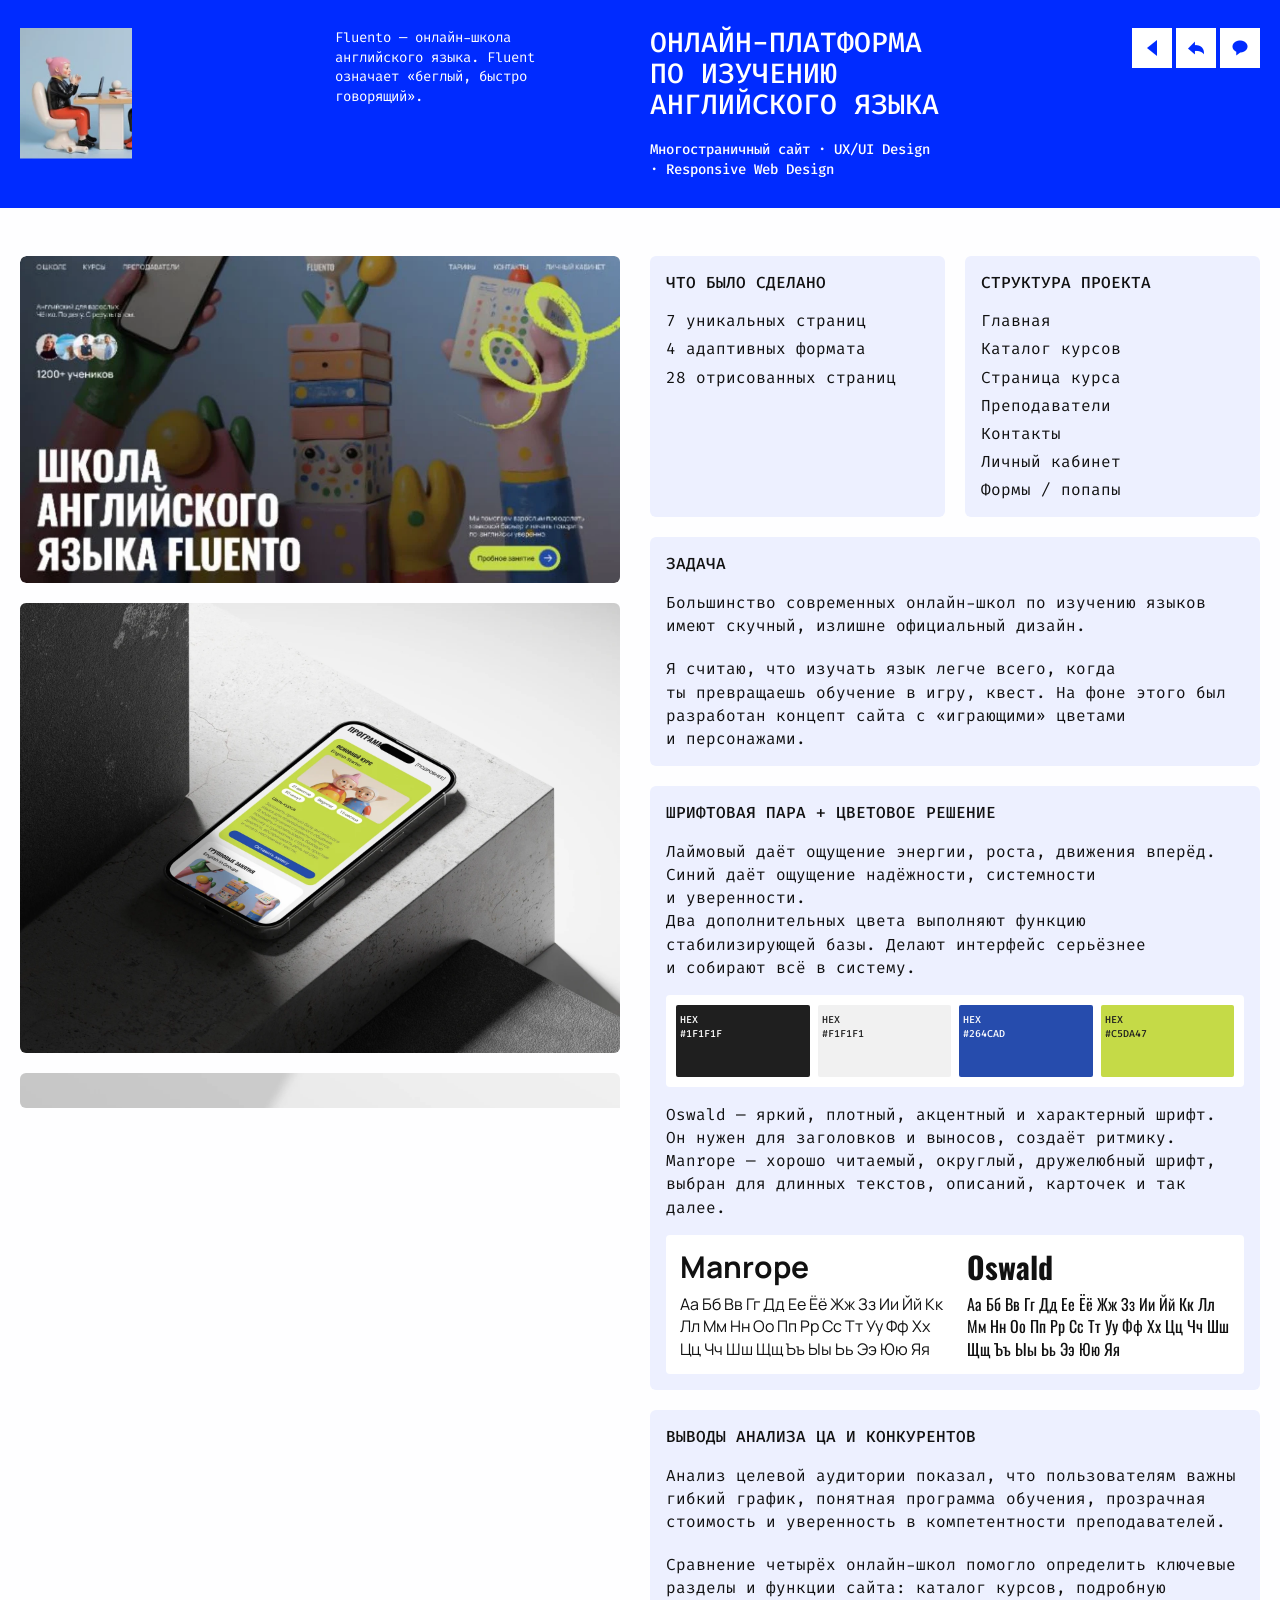
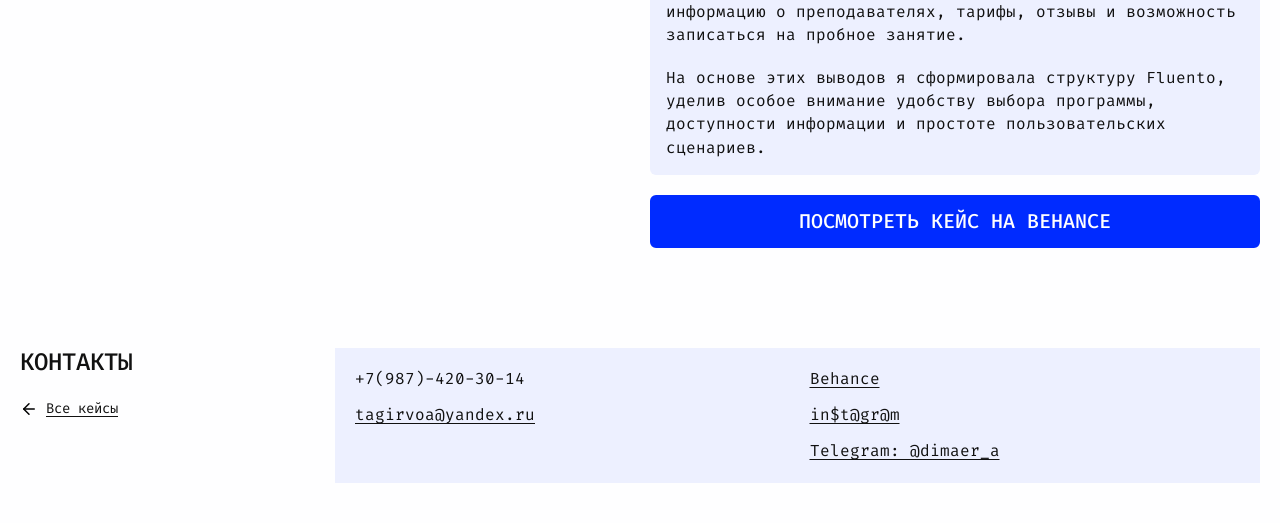
==== cases/fluento.html @ 695bbba6 "Use supplied share SVG icons and remove close-button outline" ====
<!doctype html>
<html lang="ru">
  <head>
    <meta charset="UTF-8" />
    <meta name="viewport" content="width=device-width, initial-scale=1.0" />
    <meta name="description" content="Fluento: концепт онлайн-школы английского языка. 7 уникальных страниц, 4 адаптивных формата. Кейс UX/UI-дизайнера Алсу Тагировой." />
    <title>Fluento | Алсу Тагирова</title>
    <link rel="canonical" href="https://www.dimaer.ru/cases/fluento.html" />
    <link rel="icon" type="image/svg+xml" sizes="any" href="../favicon.svg?v=2" />
    <link rel="icon" type="image/png" sizes="32x32" href="../favicon-32.png?v=2" />
    <link rel="shortcut icon" href="../favicon.ico?v=2" />
    <link rel="apple-touch-icon" sizes="180x180" href="../apple-touch-icon.png?v=2" />
    <meta name="theme-color" content="#002bff" />
    <meta property="og:title" content="Fluento | Алсу Тагирова" />
    <meta property="og:description" content="Онлайн-платформа по изучению английского языка. UX/UI и адаптивный веб-дизайн." />
    <meta property="og:image" content="https://cdn.jsdelivr.net/gh/tagir20040302-dotcom/dimaer@main/assets/fluento/walkthrough-poster.webp" />
    <meta property="og:type" content="article" />
    <link rel="preconnect" href="https://fonts.googleapis.com" />
    <link rel="preconnect" href="https://fonts.gstatic.com" crossorigin />
    <link href="https://fonts.googleapis.com/css2?family=Fira+Code:wght@300;400;500&family=Manrope:wght@400;600&family=Oswald:wght@600&display=swap" rel="stylesheet" />
    <link rel="stylesheet" href="../styles.css" />
    <link rel="stylesheet" href="../case.css?v=5" />
    <script src="../case.js?v=5" defer></script>
  </head>
  <body class="project-page">
    <header class="case-header">
      <img class="case-cover" src="../assets/fluento/cover.webp" alt="Персонаж Fluento за учебным столом" width="147" height="172" />
      <p class="case-intro">Fluento — онлайн-школа английского языка. Fluent означает «беглый, быстро говорящий».</p>
      <div class="case-heading">
        <h1>Онлайн-платформа <br />по&nbsp;изучению <br />английского языка</h1>
        <p>Многостраничный сайт · UX/UI Design<br />· Responsive Web Design</p>
      </div>
      <nav class="case-navigation" aria-label="Навигация по кейсу">
        <a class="case-icon" href="../index.html" aria-label="Вернуться на главную страницу" title="Вернуться на главную страницу">
          <img class="case-nav-symbol" src="../assets/icons/home-project.png" alt="" width="40" height="40" />
        </a>
        <button class="case-icon" type="button" data-open-share aria-label="Поделиться проектом" title="Поделиться проектом" aria-haspopup="dialog" aria-controls="case-share">
          <img class="case-nav-symbol" src="../assets/icons/share-project.png" alt="" width="40" height="40" />
        </button>
        <a class="case-icon" href="https://t.me/dimaer_a" target="_blank" rel="noopener noreferrer" aria-label="Связаться в Telegram" title="Связаться в Telegram">
          <img class="case-nav-symbol" src="../assets/icons/message-project.png" alt="" width="40" height="40" />
        </a>
      </nav>
    </header>

    <main class="case-main">
      <div class="case-layout">
        <section class="case-gallery" tabindex="0" aria-label="Изображения проекта Fluento">
          <div class="case-gallery-content">
            <!-- Set data-video-src to the final walkthrough URL when the recording is ready. -->
            <div class="case-film" data-case-video data-video-src="">
              <button class="case-image-button" type="button" data-image-title="Fluento — главная страница" aria-label="Открыть главную страницу Fluento крупнее">
                <img src="../assets/fluento/walkthrough-poster.webp" alt="Первый экран главной страницы Fluento" width="930" height="508" fetchpriority="high" />
              </button>
            </div>
            <button class="case-image-button" type="button" data-image-title="Fluento — мобильная версия" aria-label="Открыть мобильный макет Fluento крупнее">
              <img src="../assets/fluento/mockup-1.webp" alt="Программа курса Fluento на экране телефона" width="1800" height="1350" loading="lazy" />
            </button>
            <button class="case-image-button" type="button" data-image-title="Fluento — каталог курсов" aria-label="Открыть макет каталога курсов крупнее">
              <img src="../assets/fluento/mockup-3.webp" alt="Каталог курсов Fluento на планшете" width="1800" height="1200" loading="lazy" />
            </button>
            <button class="case-image-button" type="button" data-image-title="Fluento — вопросы и ответы" aria-label="Открыть макет вопросов и ответов крупнее">
              <img src="../assets/fluento/mockup-4.webp" alt="Раздел вопросов и ответов Fluento на телефоне" width="1800" height="1200" loading="lazy" />
            </button>
            <button class="case-image-button" type="button" data-image-title="Fluento — форматы занятий" aria-label="Открыть макет форматов занятий крупнее">
              <img src="../assets/fluento/mockup-2.webp" alt="Форматы занятий Fluento на ноутбуке" width="1800" height="1200" loading="lazy" />
            </button>

            <div class="case-screens">
              <figure>
                <button class="case-image-button" type="button" data-image-title="Преподаватели" aria-label="Открыть страницу преподавателей крупнее">
                  <img src="../assets/fluento/teachers.webp" alt="Полный макет страницы преподавателей Fluento" width="1200" height="1923" loading="lazy" />
                </button>
                <figcaption>Преподаватели</figcaption>
              </figure>
              <figure>
                <button class="case-image-button" type="button" data-image-title="Страница курса" aria-label="Открыть страницу курса крупнее">
                  <img src="../assets/fluento/course.webp" alt="Полный макет страницы курса English Starter" width="1200" height="4653" loading="lazy" />
                </button>
                <figcaption>Страница курса</figcaption>
              </figure>
              <figure>
                <button class="case-image-button" type="button" data-image-title="Контакты" aria-label="Открыть страницу контактов крупнее">
                  <img src="../assets/fluento/contacts.webp" alt="Полный макет страницы контактов Fluento" width="1200" height="1426" loading="lazy" />
                </button>
                <figcaption>Контакты</figcaption>
              </figure>
              <figure>
                <button class="case-image-button" type="button" data-image-title="Каталог курсов" aria-label="Открыть каталог курсов крупнее">
                  <img src="../assets/fluento/courses.webp" alt="Полный макет каталога курсов Fluento" width="1200" height="1669" loading="lazy" />
                </button>
                <figcaption>Каталог курсов</figcaption>
              </figure>
              <figure>
                <button class="case-image-button" type="button" data-image-title="Карточка преподавателя" aria-label="Открыть карточку преподавателя крупнее">
                  <img src="../assets/fluento/teacher.webp" alt="Карточка преподавателя Александры Якуповой" width="1200" height="833" loading="lazy" />
                </button>
                <figcaption>Карточка преподавателя</figcaption>
              </figure>
              <figure>
                <button class="case-image-button" type="button" data-image-title="Личный кабинет" aria-label="Открыть личный кабинет крупнее">
                  <img src="../assets/fluento/account.webp" alt="Макет личного кабинета ученика Fluento" width="1200" height="679" loading="lazy" />
                </button>
                <figcaption>Личный кабинет</figcaption>
              </figure>
            </div>
          </div>
        </section>

        <div class="case-details">
          <div class="case-facts">
            <section class="case-panel" aria-labelledby="case-result">
              <h2 id="case-result">Что было сделано</h2>
              <ul><li>7 уникальных страниц</li><li>4 адаптивных формата</li><li>28 отрисованных страниц</li></ul>
            </section>
            <section class="case-panel" aria-labelledby="case-structure">
              <h2 id="case-structure">Структура проекта</h2>
              <ul><li>Главная</li><li>Каталог курсов</li><li>Страница курса</li><li>Преподаватели</li><li>Контакты</li><li>Личный кабинет</li><li>Формы / попапы</li></ul>
            </section>
          </div>
          <section class="case-panel" aria-labelledby="case-task">
            <h2 id="case-task">Задача</h2>
            <p>Большинство современных онлайн-школ по&nbsp;изучению языков имеют скучный, излишне официальный дизайн.</p>
            <p>Я&nbsp;считаю, что изучать язык легче всего, когда ты&nbsp;превращаешь обучение в&nbsp;игру, квест. На&nbsp;фоне этого был разработан концепт сайта с&nbsp;«играющими» цветами и&nbsp;персонажами.</p>
          </section>
          <section class="case-panel" aria-labelledby="case-identity">
            <h2 id="case-identity">Шрифтовая пара + цветовое решение</h2>
            <p>Лаймовый даёт ощущение энергии, роста, движения вперёд. Синий даёт ощущение надёжности, системности и&nbsp;уверенности.<br />Два дополнительных цвета выполняют функцию стабилизирующей базы. Делают интерфейс серьёзнее и&nbsp;собирают всё в&nbsp;систему.</p>
            <ul class="case-palette" aria-label="Цветовая палитра проекта">
              <li style="--swatch: #1f1f1f; --swatch-ink: #ffffff"><span>HEX</span>#1F1F1F</li>
              <li style="--swatch: #f1f1f1; --swatch-ink: #1f1f1f"><span>HEX</span>#F1F1F1</li>
              <li style="--swatch: #264cad; --swatch-ink: #ffffff"><span>HEX</span>#264CAD</li>
              <li style="--swatch: #c5da47; --swatch-ink: #1f1f1f"><span>HEX</span>#C5DA47</li>
            </ul>
            <p>Oswald — яркий, плотный, акцентный и&nbsp;характерный шрифт. Он&nbsp;нужен для&nbsp;заголовков и&nbsp;выносов, создаёт ритмику.<br />Manrope — хорошо читаемый, округлый, дружелюбный шрифт, выбран для&nbsp;длинных текстов, описаний, карточек и&nbsp;так далее.</p>
            <div class="case-type-pair">
              <div class="type-manrope"><h3>Manrope</h3><p>Аа Бб Вв Гг Дд Ее Ёё Жж Зз Ии Йй Кк Лл Мм Нн Оо Пп Рр Сс Тт Уу Фф Хх Цц Чч Шш Щщ Ъъ Ыы Ьь Ээ Юю Яя</p></div>
              <div class="type-oswald"><h3>Oswald</h3><p>Аа Бб Вв Гг Дд Ее Ёё Жж Зз Ии Йй Кк Лл Мм Нн Оо Пп Рр Сс Тт Уу Фф Хх Цц Чч Шш Щщ Ъъ Ыы Ьь Ээ Юю Яя</p></div>
            </div>
          </section>
          <section class="case-panel" aria-labelledby="case-research">
            <h2 id="case-research">Выводы анализа ЦА и&nbsp;конкурентов</h2>
            <p>Анализ целевой аудитории показал, что пользователям важны гибкий график, понятная программа обучения, прозрачная стоимость и&nbsp;уверенность в&nbsp;компетентности преподавателей.</p>
            <p>Сравнение четырёх онлайн-школ помогло определить ключевые разделы и&nbsp;функции сайта: каталог курсов, подробную информацию о&nbsp;преподавателях, тарифы, отзывы и&nbsp;возможность записаться на&nbsp;пробное занятие.</p>
            <p>На&nbsp;основе этих выводов я&nbsp;сформировала структуру Fluento, уделив особое внимание удобству выбора программы, доступности информации и&nbsp;простоте пользовательских сценариев.</p>
          </section>
          <a class="case-behance" href="https://www.behance.net/gallery/244957081/Fluento-onlajn-platforma-dlja-izuchenija-anglijskogo-jazyka" target="_blank" rel="noopener noreferrer">Посмотреть кейс на&nbsp;Behance</a>
        </div>
      </div>

      <footer class="case-footer" aria-labelledby="case-contacts-title">
        <div class="case-footer-heading">
          <h2 id="case-contacts-title">Контакты</h2>
          <a class="case-back-link" href="../index.html#cases" aria-label="Вернуться к кейсам"><img src="../assets/icons/arrow-left.svg" alt="" width="18" height="18" />Все кейсы</a>
        </div>
        <address class="case-contact-panel">
          <div>
            <button class="case-copy-phone" type="button" data-copy-phone="+79874203014" aria-label="Скопировать номер телефона">+7(987)-420-30-14</button>
            <span class="case-copy-status" data-copy-status role="status"></span>
            <a href="mailto:tagirvoa@yandex.ru">tagirvoa@yandex.ru</a>
          </div>
          <div>
            <a href="https://www.behance.net/c65c2e5c" target="_blank" rel="noopener noreferrer">Behance</a>
            <a href="https://www.instagram.com/dimaer_/" target="_blank" rel="noopener noreferrer">in$t@gr@m</a>
            <a href="https://t.me/dimaer_a" target="_blank" rel="noopener noreferrer">Telegram: @dimaer_a</a>
          </div>
        </address>
      </footer>
    </main>

    <dialog class="case-share" id="case-share" aria-labelledby="case-share-title" aria-describedby="case-share-description">
      <div class="case-share-topbar">
        <button class="case-share-close" type="button" data-close-share aria-label="Закрыть окно «Поделиться»" title="Закрыть окно"><span aria-hidden="true"></span></button>
      </div>
      <a class="case-share-url" data-share-url href="https://www.dimaer.ru/cases/fluento.html">https://www.dimaer.ru/cases/fluento.html</a>
      <img class="case-share-preview" src="../assets/fluento/walkthrough-poster.webp" alt="Превью проекта Fluento" width="930" height="508" loading="lazy" />
      <p class="case-share-meta"><span>Fluento</span><span>Веб-дизайн · UI/UX</span></p>
      <h2 id="case-share-title">Хотите поделиться<br />моим проектом?</h2>
      <p class="case-share-description" id="case-share-description">Отправьте его друзьям или поделитесь с&nbsp;теми, кому он&nbsp;может быть интересен.</p>
      <div class="case-share-channels">
        <h3>Поделиться через</h3>
        <div class="case-share-options">
          <a data-share-telegram href="https://t.me/share/url?url=https%3A%2F%2Fwww.dimaer.ru%2Fcases%2Ffluento.html" target="_blank" rel="noopener noreferrer" aria-label="Поделиться проектом в Telegram"><img src="../assets/icons/telegram.svg" alt="" width="40" height="40" />Telegram</a>
          <button data-share-instagram type="button" aria-label="Поделиться проектом в Instagram"><img src="../assets/icons/instagram.svg" alt="" width="40" height="40" />Instagram</button>
          <a data-share-whatsapp href="https://wa.me/?text=https%3A%2F%2Fwww.dimaer.ru%2Fcases%2Ffluento.html" target="_blank" rel="noopener noreferrer" aria-label="Поделиться проектом в WhatsApp"><img src="../assets/icons/whatsapp.svg" alt="" width="40" height="40" />WhatsApp</a>
          <a data-share-mail href="mailto:?subject=Fluento&amp;body=https%3A%2F%2Fwww.dimaer.ru%2Fcases%2Ffluento.html" aria-label="Поделиться проектом по почте"><img src="../assets/icons/mail.svg" alt="" width="40" height="40" />Почта</a>
        </div>
      </div>
      <button class="case-share-copy" type="button" data-copy-share><span aria-hidden="true"></span><span data-copy-share-label>Копировать ссылку</span></button>
      <p class="case-share-status" data-share-status role="status"></p>
    </dialog>

    <dialog class="case-lightbox" aria-labelledby="case-image-title">
      <div class="case-lightbox-bar">
        <h2 id="case-image-title"></h2>
        <button class="case-icon" type="button" data-close-lightbox aria-label="Закрыть изображение" title="Закрыть изображение">
          <img src="../assets/icons/x.svg" alt="" width="20" height="20" />
        </button>
      </div>
      <img class="case-lightbox-image" alt="" />
    </dialog>
  </body>
</html>
---- styles.css ----
:root {
  --bg: #fefeff;
  --panel: #edf0ff;
  --ink: #111111;
  --muted: #3f3f3f;
  --blue: #002bff;
  --page-width: calc(100vw - 80px);
  --grid-columns: repeat(4, minmax(0, 1fr));
  --ease-out-quart: cubic-bezier(0.25, 1, 0.5, 1);
  --ease-out-quint: cubic-bezier(0.22, 1, 0.36, 1);
}

* {
  box-sizing: border-box;
}

html {
  scroll-behavior: smooth;
}

body {
  margin: 0;
  overflow-x: hidden;
  background: var(--bg);
  color: var(--ink);
  font-family: "Fira Code", "Courier New", monospace;
  font-size: 16px;
  font-weight: 400;
  line-height: 1.2;
}

img {
  display: block;
  max-width: 100%;
}

a {
  color: inherit;
}

p,
h1,
h2,
h3 {
  margin: 0;
}

.page-shell {
  width: var(--page-width);
  margin: 0 auto;
  display: flex;
  flex-direction: column;
  gap: 100px;
}

.hero {
  width: 100vw;
  margin-left: calc(50% - 50vw);
  margin-right: calc(50% - 50vw);
  display: grid;
  grid-template-columns: var(--grid-columns);
  gap: 20px;
  align-items: start;
  min-height: 232px;
  background: var(--blue);
  color: white;
  padding: 46px 40px;
}

.portrait {
  width: 128px;
  height: 128px;
  overflow: hidden;
}

.portrait img {
  width: 128px;
  height: 128px;
  max-width: none;
  object-fit: cover;
  transform: rotate(90deg) translateY(-100%);
  transform-origin: top left;
}

.hero-content {
  display: contents;
}

.hero-main {
  grid-column: 2 / 4;
  width: 100%;
  min-width: 0;
  min-height: 128px;
  display: flex;
  flex-direction: column;
  justify-content: space-between;
}

.hero-actions {
  display: flex;
  flex-wrap: nowrap;
  gap: 20px;
}

.name {
  color: white;
  font-size: 20px;
}

h1 {
  font-size: 36px;
  font-weight: 500;
  line-height: 1.2;
  text-transform: uppercase;
}

.button {
  width: fit-content;
  border: 1px solid white;
  padding: 10px 20px;
  color: white;
  font-family: inherit;
  font-size: 20px;
  font-weight: 500;
  line-height: 1.2;
  white-space: nowrap;
  text-decoration: none;
  transition: background-color 180ms ease, color 180ms ease,
    transform 180ms var(--ease-out-quart);
}

.button:hover,
.button:focus-visible {
  background: white;
  color: var(--blue);
  transform: translateY(-2px);
}

.button:active {
  transform: translateY(0);
}

.intro {
  grid-column: 4;
  width: 100%;
  min-width: 0;
  color: white;
  font-size: 16px;
  overflow-wrap: break-word;
}

.about {
  display: grid;
  grid-template-columns: var(--grid-columns);
  gap: 20px;
  align-items: start;
}

.bio-list,
.meta,
.meta article,
.panel-stack,
.small-panel {
  display: flex;
  flex-direction: column;
}

.bio-list {
  grid-column: 1 / 4;
  gap: 20px;
}

.info-row {
  display: grid;
  grid-template-columns: repeat(3, minmax(0, 1fr));
  gap: 20px;
  align-items: start;
}

.info-row h2 {
  grid-column: 1;
}

.info-row .panel {
  grid-column: 2 / 4;
}

.info-row h2,
.meta h2 {
  color: var(--muted);
  font-size: 16px;
  font-weight: 400;
  line-height: 1.2;
  opacity: 0.6;
}

.panel {
  background: var(--panel);
  color: var(--muted);
  padding: 20px;
  font-size: 20px;
  min-width: 0;
  overflow-wrap: break-word;
}

.panel-stack {
  gap: 30px;
}

.job {
  display: flex;
  flex-direction: column;
  gap: 20px;
}

.job h3 {
  color: var(--muted);
  font-size: 20px;
  font-weight: 400;
}

.job p {
  color: var(--muted);
  font-size: 16px;
  opacity: 0.6;
}

.meta {
  grid-column: 4;
  gap: 30px;
  color: var(--muted);
  min-width: 0;
}

.meta article {
  gap: 20px;
}

.small-panel {
  gap: 10px;
  font-size: 16px;
}

.light-list {
  margin: 5px 0 0;
  padding: 0;
  list-style: none;
  font-weight: 300;
}

.case-section {
  display: grid;
  grid-template-columns: var(--grid-columns);
  gap: 20px;
  align-items: start;
}

.section-title,
.contacts h2 {
  width: 100%;
  color: var(--ink);
  font-size: 32px;
  font-weight: 500;
  line-height: 1.2;
  text-transform: uppercase;
}

.section-title {
  display: flex;
  flex-direction: column;
}

.section-title span:last-child {
  color: var(--blue);
}

.case-grid {
  grid-column: 2 / 5;
  display: grid;
  grid-template-columns: repeat(3, minmax(0, 1fr));
  gap: 20px;
}

.case-card {
  position: relative;
  display: flex;
  flex-direction: column;
  height: 100%;
  padding-top: 30px;
}

a.case-card {
  color: inherit;
  text-decoration: none;
}

a.case-card .case-body {
  transition: transform 220ms var(--ease-out-quart), box-shadow 220ms ease;
}

a.case-card:hover .case-body,
a.case-card:focus-visible .case-body {
  transform: translateY(-4px);
  box-shadow: 0 8px 0 #c6d0ff;
}

a.case-card:focus-visible {
  outline: none;
}

a.case-card:focus-visible .case-body {
  outline: 2px solid var(--blue);
  outline-offset: 4px;
}

.case-card::before {
  position: absolute;
  top: 0;
  left: 0;
  width: 100%;
  height: 40px;
  border-radius: 4px 4px 0 0;
  background: #c6d0ff;
  clip-path: polygon(0 0, 38% 0, 45% 75%, 100% 75%, 100% 100%, 0 100%);
  content: "";
  transition: transform 220ms var(--ease-out-quart);
}

a.case-card:hover::before,
a.case-card:focus-visible::before {
  transform: translateY(-3px);
}

.case-body {
  position: relative;
  z-index: 1;
  flex: 1;
  display: flex;
  flex-direction: column;
  justify-content: space-between;
  gap: 40px;
  border-radius: 4px;
  background: var(--panel);
  padding: 20px;
}

.case-copy {
  display: flex;
  flex-direction: column;
  gap: 16px;
}

.tag {
  width: fit-content;
  background: var(--blue);
  color: white;
  padding: 4px 8px;
  font-size: 12px;
  line-height: 1.2;
}

.case-card h3 {
  color: var(--ink);
  font-size: 20px;
  font-weight: 400;
  line-height: 1.2;
}

.case-card p {
  color: var(--ink);
  font-size: 16px;
  line-height: 1.2;
}

.case-card .caption {
  margin-bottom: 10px;
  font-size: 14px;
  opacity: 0.6;
}

.case-image {
  width: 100%;
  height: auto;
  aspect-ratio: 235 / 122;
  border-radius: 2px;
  object-fit: cover;
  transition: transform 320ms var(--ease-out-quart), filter 320ms ease;
}

a.case-card:hover .case-image,
a.case-card:focus-visible .case-image {
  filter: saturate(1.04) contrast(1.02);
  transform: scale(1.018);
}

.case-media {
  position: relative;
  width: 100%;
  height: auto;
  aspect-ratio: 235 / 122;
  flex: 0 0 auto;
  overflow: hidden;
  border-radius: 2px;
}

.case-media .case-image {
  position: absolute;
  max-width: none;
  border-radius: 0;
}

.case-image.fluento {
  object-position: center;
}

.case-image.bottom,
.case-image.fifth-form,
.case-image.dashboard {
  object-position: center;
}

.case-image.pay-pulse {
  object-position: 50% 83%;
}

.case-image.brochure {
  object-position: 50% 32%;
}

.contacts {
  display: grid;
  grid-template-columns: var(--grid-columns);
  gap: 20px;
  align-items: start;
}

.contact-panel {
  grid-column: 2 / 5;
}

.contact-panel {
  min-height: 158px;
  display: flex;
  justify-content: space-between;
  gap: 80px;
  background: var(--panel);
  padding: 20px 57px 20px 20px;
  color: var(--muted);
  font-size: 20px;
  font-style: normal;
}

.contact-main,
.contact-links {
  display: flex;
  flex-direction: column;
  gap: 20px;
}

.contact-main {
  width: 216px;
  font-weight: 500;
}

.contact-links {
  width: 238px;
}

.contact-panel a,
.copy-phone {
  text-decoration-thickness: 1px;
  text-underline-offset: 2px;
}

.copy-phone-wrap {
  display: flex;
  flex-direction: column;
  gap: 4px;
}

.copy-phone {
  width: fit-content;
  border: 0;
  background: transparent;
  color: inherit;
  padding: 0;
  font: inherit;
  text-align: left;
  text-decoration-line: underline;
  cursor: pointer;
}

.copy-phone:hover,
.copy-phone:focus-visible,
.contact-panel a:hover,
.contact-panel a:focus-visible {
  color: var(--blue);
}

.copy-phone:focus-visible,
.contact-panel a:focus-visible {
  outline: 1px solid var(--blue);
  outline-offset: 3px;
}

.copy-status {
  min-height: 1em;
  color: var(--blue);
  font-size: 12px;
  line-height: 1;
  opacity: 0;
  transition: opacity 160ms ease;
}

.copy-status.is-visible {
  opacity: 1;
}

@media (prefers-reduced-motion: no-preference) {
  .portrait,
  .hero-main > div:first-child,
  .hero-actions,
  .intro {
    animation: hero-enter 640ms var(--ease-out-quint) both;
  }

  .portrait {
    animation-delay: 60ms;
  }

  .hero-main > div:first-child {
    animation-delay: 120ms;
  }

  .hero-actions {
    animation-delay: 190ms;
  }

  .intro {
    animation-delay: 250ms;
  }

  .motion-reveal.is-pending {
    opacity: 0;
    transform: translateY(18px);
  }

  .motion-reveal.is-visible {
    animation: reveal-section 560ms var(--ease-out-quint) both;
  }

  .motion-reveal.is-visible .case-card {
    animation: reveal-card 480ms var(--ease-out-quint) both;
    animation-delay: calc(var(--motion-index, 0) * 45ms);
  }

  .copy-status.is-visible {
    animation: status-pop 220ms var(--ease-out-quart) both;
  }

  @keyframes hero-enter {
    from {
      opacity: 0;
      transform: translateY(14px);
    }

    to {
      opacity: 1;
      transform: translateY(0);
    }
  }

  @keyframes reveal-section {
    from {
      opacity: 0;
      transform: translateY(18px);
    }

    to {
      opacity: 1;
      transform: translateY(0);
    }
  }

  @keyframes reveal-card {
    from {
      opacity: 0;
      transform: translateY(16px);
    }

    to {
      opacity: 1;
      transform: translateY(0);
    }
  }

  @keyframes status-pop {
    from {
      transform: translateY(-2px);
    }

    to {
      transform: translateY(0);
    }
  }
}

@media (max-width: 900px) {
  :root {
    --page-width: 600px;
    --content-width: 600px;
    --card-width: calc((100% - 20px) / 2);
  }

  .page-shell {
    margin-top: 0;
  }

  .hero {
    grid-template-columns: 128px 1fr;
    column-gap: 40px;
    row-gap: 24px;
    align-items: start;
  }

  .hero-content {
    display: flex;
    flex-direction: column;
    gap: 24px;
    align-items: flex-start;
  }

  .hero-main {
    width: 100%;
  }

  .hero-actions {
    flex-wrap: wrap;
  }

  .intro {
    width: 100%;
  }

  .about,
  .case-section,
  .contacts {
    display: flex;
    flex-direction: column;
    gap: 20px;
  }

  .info-row {
    display: flex;
    flex-direction: column;
  }

  .panel,
  .info-row,
  .bio-list {
    width: 100%;
  }

  .bio-list,
  .meta,
  .case-grid,
  .contact-panel {
    grid-column: auto;
  }

  .meta {
    display: grid;
    grid-template-columns: repeat(2, 1fr);
    gap: 20px;
    width: 100%;
  }

  .meta article {
    height: 100%;
  }

  .small-panel {
    flex: 1;
  }

  .case-grid {
    width: 100%;
    grid-template-columns: repeat(2, minmax(0, 1fr));
  }

  .contacts {
    display: grid;
    grid-template-columns: 275px 305px;
  }

  .contact-panel {
    min-height: 256px;
    flex-direction: column;
    gap: 20px;
    padding-right: 57px;
  }
}

@media (max-width: 520px) {
  :root {
    --page-width: calc(100vw - 40px);
    --content-width: var(--page-width);
    --card-width: var(--page-width);
  }

  .page-shell {
    width: var(--page-width);
    margin-top: 0;
    gap: 100px;
  }

  .hero {
    display: flex;
    flex-direction: column;
    align-items: flex-start;
    gap: 40px;
    width: 100vw;
    padding: 28px max(20px, calc((100vw - var(--page-width)) / 2));
  }

  .hero-content {
    width: 100%;
    display: flex;
    flex-direction: column;
    gap: 40px;
    align-items: flex-start;
  }

  .portrait {
    width: 84px;
    height: 84px;
  }

  .portrait img {
    width: 84px;
    height: 84px;
  }

  h1 {
    font-size: 32px;
  }

  .hero-main {
    width: 100%;
    min-height: 0;
    display: flex;
    flex-direction: column;
    justify-content: flex-start;
    gap: 32px;
  }

  .hero-actions {
    width: 100%;
    row-gap: 16px;
  }

  .hero-main::before {
    display: none;
  }

  .button {
    font-size: 20px;
  }

  .panel {
    font-size: 16px;
  }

  .job h3 {
    font-size: 16px;
  }

  .job p {
    font-size: 14px;
  }

  .meta {
    display: flex;
    flex-direction: column;
  }

  .section-title,
  .contacts h2 {
    font-size: 32px;
  }

  .case-grid {
    grid-template-columns: 1fr;
  }

  .contacts {
    display: flex;
    flex-direction: column;
  }

  .contact-panel {
    width: 100%;
    padding-right: 20px;
  }
}

@media (prefers-reduced-motion: reduce) {
  *,
  *::before,
  *::after {
    scroll-behavior: auto !important;
    transition-duration: 0.01ms !important;
    animation-duration: 0.01ms !important;
    animation-iteration-count: 1 !important;
  }
}
---- case.css ----
.case-header {
  position: relative;
  z-index: 10;
  display: grid;
  grid-template-columns: repeat(4, minmax(0, 1fr));
  align-items: start;
  gap: 20px;
  padding: 40px 20px;
  background: var(--blue);
  color: #fff;
}

.case-cover {
  width: 147px;
  height: 172px;
  object-fit: cover;
}
.case-header .case-cover-project { height: auto; aspect-ratio: 162 / 148; object-fit: contain; }

.case-intro {
  max-width: 30ch;
  font-size: 16px;
  line-height: 1.4;
}

.case-heading {
  grid-column: 3 / 5;
  padding-right: 144px;
}

.case-heading h1 {
  margin-bottom: 20px;
  font-size: 36px;
  line-height: 1.1;
  font-weight: 500;
  text-transform: uppercase;
}

.case-heading > p {
  font-size: 16px;
  font-weight: 500;
  line-height: 1.4;
}

.case-navigation {
  position: absolute;
  top: 40px;
  right: 20px;
  display: flex;
  gap: 4px;
}

.case-icon {
  display: inline-flex;
  align-items: center;
  justify-content: center;
  width: 40px;
  height: 40px;
  padding: 0;
  border: 0;
  border-radius: 0;
  background: #fff;
  color: var(--blue);
  cursor: pointer;
}

.case-icon img { width: 20px; height: 20px; }
.case-icon img.case-nav-symbol { width: 100%; height: 100%; object-fit: contain; }
.case-icon:hover { background: #edf0ff; }
.project-page :focus-visible { outline: 2px solid currentColor; outline-offset: 4px; }
.case-header :focus-visible { outline-color: #fff; }

.case-main { padding: 48px 20px 20px; }

.case-layout {
  display: grid;
  grid-template-columns: repeat(2, minmax(0, 1fr));
  align-items: start;
  gap: 20px;
}

.case-gallery {
  position: sticky;
  top: 24px;
  max-height: calc(100svh - 48px);
  overflow-y: auto;
  overscroll-behavior-y: auto;
  scrollbar-width: thin;
  scrollbar-color: #c6d0ff transparent;
  scrollbar-gutter: stable;
  border-radius: 6px;
}

.case-gallery-content { display: flex; flex-direction: column; gap: 20px; }
.case-film { aspect-ratio: 930 / 508; }
.case-layout > .case-film { order: -2; min-width: 0; }
.case-film video { display: block; width: 100%; height: 100%; object-fit: contain; border-radius: 6px; background: #111; }

.case-image-button {
  display: block;
  width: 100%;
  border: 0;
  border-radius: 6px;
  padding: 0;
  background: transparent;
  cursor: zoom-in;
}

.case-image-button img { width: 100%; height: auto; border-radius: inherit; }
.case-screens { display: grid; grid-template-columns: repeat(2, minmax(0, 1fr)); align-items: start; gap: 24px 16px; }
.case-screens figure { margin: 0; min-width: 0; }
.case-screens figcaption { margin-top: 8px; font-size: 12px; line-height: 1.4; color: var(--muted); }

.case-details { display: flex; flex-direction: column; gap: 20px; min-width: 0; }
.case-facts { display: grid; grid-template-columns: repeat(2, minmax(0, 1fr)); gap: 20px; }
.case-panel { min-width: 0; padding: 20px; background: var(--panel); border-radius: 6px; }
.case-panel h2 { font-size: 16px; line-height: 1.35; font-weight: 500; text-transform: uppercase; margin-bottom: 16px; }
.case-panel p, .case-panel li { font-size: 18px; line-height: 1.45; }
.case-panel p + p { margin-top: 20px; }
.case-panel ul { list-style: none; padding: 0; margin: 0; }
.case-panel li + li { margin-top: 5px; }
.case-panel .case-palette { display: grid; grid-template-columns: repeat(4, minmax(0, 1fr)); gap: 8px; margin: 16px 0; padding: 10px; background: #fff; border-radius: 4px; }
.case-palette li { display: flex; flex-direction: column; justify-content: flex-start; min-height: 90px; margin: 0 !important; padding: 12px; border-radius: 2px; color: var(--swatch-ink); background: var(--swatch); font-size: 12px; font-weight: 500; }
.case-palette span { font-size: 10px; }
.case-type-pair { display: grid; grid-template-columns: repeat(2, minmax(0, 1fr)); gap: 24px; margin-top: 16px; padding: 14px; border-radius: 4px; background: #fff; }
.case-type-pair h3 { margin-bottom: 8px; font-size: 30px; line-height: 1.2; }
.case-type-pair p { font-size: 12px; line-height: 1.4; }
.type-manrope { font-family: "Manrope", sans-serif; }
.type-oswald { font-family: "Oswald", sans-serif; }
.case-font-specimen { width: 100%; height: auto; }
.case-behance { display: block; padding: 12px 20px; border: 2px solid var(--blue); border-radius: 6px; background: var(--blue); color: #fff; font-size: 24px; font-weight: 500; line-height: 1.25; text-align: center; text-transform: uppercase; text-decoration: none; transition: background 180ms ease, color 180ms ease; }
.case-behance:hover { color: var(--blue); background: #fff; }

.case-footer { display: grid; grid-template-columns: repeat(4, minmax(0, 1fr)); gap: 20px; margin-top: 100px; padding-bottom: 20px; }
.case-footer-heading h2 { font-size: 24px; font-weight: 500; text-transform: uppercase; }
.case-back-link { display: inline-flex; align-items: center; gap: 8px; margin-top: 24px; font-size: 14px; text-underline-offset: 3px; }
.case-back-link img { width: 18px; height: 18px; }
.case-contact-panel { grid-column: 3 / 5; display: grid; grid-template-columns: repeat(2, minmax(0, 1fr)); gap: 24px; padding: 20px; background: var(--panel); font-style: normal; }
.case-contact-panel > div { display: flex; flex-direction: column; align-items: flex-start; gap: 14px; min-width: 0; }
.case-contact-panel a { max-width: 100%; overflow-wrap: anywhere; font-size: 16px; line-height: 1.4; text-underline-offset: 3px; }
.case-copy-phone { padding: 0; border: 0; background: none; color: inherit; font: inherit; line-height: 1.4; text-align: left; cursor: pointer; }
.case-copy-status { display: none; font-size: 12px; line-height: 1.4; }
.case-copy-status:not(:empty) { display: block; }

.case-lightbox { width: min(1400px, 94vw); max-width: 94vw; max-height: 92svh; border: 0; border-radius: 6px; padding: 0 20px 20px; background: #fff; color: var(--ink); overscroll-behavior: contain; }
.case-lightbox::backdrop { background: rgb(0 0 0 / 75%); }
.case-lightbox-bar { position: sticky; top: 0; z-index: 1; display: flex; align-items: center; justify-content: space-between; gap: 20px; padding: 12px 0; background: #fff; }
.case-lightbox-bar h2 { font-size: 18px; line-height: 1.3; font-weight: 400; }
.case-lightbox-bar .case-icon { flex: 0 0 40px; background: var(--panel); }
.case-lightbox-image { width: 100%; height: auto; }
html:has(.case-lightbox[open], .case-share[open]) { overflow: hidden; }

.case-share { width: 493px; max-width: calc(100vw - 32px); max-height: 92svh; margin: auto; padding: 16px; border: 0; border-radius: 0; background: #fff; color: var(--blue); overscroll-behavior: contain; }
.case-share::backdrop { background: rgb(0 0 0 / 64%); backdrop-filter: blur(5px); }
.case-share-topbar { position: sticky; top: -16px; z-index: 2; display: flex; justify-content: flex-end; padding-bottom: 16px; background: #fff; }
.case-share-close { display: grid; place-items: center; width: 32px; height: 32px; padding: 0; border: 0; background: #fff; color: var(--blue); cursor: pointer; }
.project-page .case-share:focus { outline: none; }
.project-page .case-share-close:focus { outline: none; background: var(--panel); }
.case-share-close span { display: block; width: 28px; height: 28px; background: currentColor; mask: url('[data-uri]') center / contain no-repeat; }
.case-share-url { display: block; padding: 3px 2px; background: var(--blue); color: #fff; font-size: 13px; line-height: 1.25; overflow-wrap: anywhere; text-underline-offset: 3px; }
.case-share-preview { width: 100%; height: auto; aspect-ratio: 461 / 220; object-fit: cover; }
.case-share-meta { display: flex; flex-wrap: wrap; gap: 8px 16px; margin-top: 12px; font-size: 16px; font-weight: 500; line-height: 1.3; }
.case-share-meta span:last-child { color: #4356d9; }
.case-share h2 { margin: 32px 0 16px; font-size: 30px; font-weight: 500; line-height: 1.05; text-transform: uppercase; }
.case-share-description { font-size: 16px; line-height: 1.3; }
.case-share-channels { margin-top: 32px; }
.case-share-channels h3 { font-size: 20px; line-height: 1.3; font-weight: 400; margin-bottom: 24px; }
.case-share-options { display: grid; grid-template-columns: repeat(4, minmax(0, 1fr)); gap: 8px; }
.case-share-options a, .case-share-options button { display: flex; flex-direction: column; align-items: center; justify-content: flex-start; gap: 10px; min-width: 0; margin: 0; padding: 8px 0; border: 0; background: none; color: inherit; font: inherit; font-size: 12px; line-height: 1.4; text-decoration: none; cursor: pointer; }
.case-share-options img { width: 37px; height: 37px; object-fit: contain; }
.case-share-options a:hover, .case-share-options button:hover { text-decoration: underline; text-underline-offset: 3px; }
.case-share-copy { display: flex; align-items: center; justify-content: center; gap: 12px; width: 100%; min-height: 60px; margin-top: 40px; padding: 12px; border: 2px solid var(--blue); background: var(--blue); color: #fff; font: inherit; font-size: 22px; line-height: 1.3; cursor: pointer; }
.case-share-copy > span:first-child { display: block; flex: 0 0 24px; width: 24px; height: 24px; background: currentColor; mask: url('[data-uri]') center / contain no-repeat; }
.case-share-copy:hover { background: #fff; color: var(--blue); }
.case-share-status { margin: 0; font-size: 13px; line-height: 1.4; }
.case-share-status:not(:empty) { margin-top: 12px; }

@media (max-width: 520px) {
  .case-share { padding: 12px; }
  .case-share-topbar { top: -12px; padding-bottom: 12px; }
  .case-share h2 { font-size: 24px; margin-top: 24px; }
  .case-share-url { font-size: 11px; }
  .case-share-meta, .case-share-description { font-size: 13px; }
  .case-share-channels { margin-top: 24px; }
  .case-share-channels h3 { font-size: 18px; margin-bottom: 16px; }
  .case-share-options { gap: 4px; }
  .case-share-options a, .case-share-options button { font-size: 10px; }
  .case-share-copy { margin-top: 24px; font-size: 17px; min-height: 54px; }
}

@media (min-width: 1800px) {
  .case-intro { max-width: 29ch; }
  .case-panel p, .case-panel li { font-size: 20px; }
}

@media (max-width: 1280px) {
  .case-header { padding-block: 28px; }
  .case-heading { padding-right: 132px; }
  .case-heading h1 { font-size: 28px; }
  .case-cover { width: 112px; height: 132px; }
  .case-navigation { top: 28px; }
  .case-intro, .case-heading > p { font-size: 14px; }
  .case-panel { padding: 16px; }
  .case-panel p, .case-panel li { font-size: 16px; }
  .case-palette li { min-height: 72px; padding: 8px 4px; font-size: 10px; }
  .case-behance { font-size: 20px; }
  .case-contact-panel { grid-column: 2 / 5; }
}

@media (max-width: 900px) {
  .case-header { grid-template-columns: 80px minmax(0, 1fr); gap: 12px 20px; padding: 20px; }
  .case-cover { grid-row: 1 / 3; width: 80px; height: 94px; }
  .case-heading { grid-column: 2; grid-row: 1; padding-right: 132px; }
  .case-heading h1 { font-size: 24px; margin-bottom: 8px; }
  .case-heading h1 br { display: none; }
  .case-heading > p { font-size: 12px; }
  .case-intro { grid-column: 2; max-width: 65ch; font-size: 12px; }
  .case-navigation { top: 20px; }
  .case-main { padding-top: 24px; }
  .case-layout { grid-template-columns: minmax(0, 1fr); gap: 24px; }
  .case-gallery { position: static; max-height: none; overflow: visible; scrollbar-gutter: auto; }
  .case-details { order: -1; }
  .case-panel .case-palette { gap: 8px; }
  .case-palette li { padding: 12px; min-height: 80px; font-size: 12px; }
  .case-type-pair p { font-size: 14px; }
  .case-footer { grid-template-columns: minmax(0, 1fr); margin-top: 64px; gap: 24px; }
  .case-contact-panel { grid-column: 1; }
}

@media (max-width: 520px) {
  .case-header { grid-template-columns: 44px minmax(0, 1fr) 104px; gap: 10px 12px; padding: 16px 20px; }
  .case-cover { width: 44px; height: 52px; grid-row: 1; }
  .case-heading { grid-column: 1 / 4; grid-row: 2; padding-right: 0; }
  .case-heading h1 { font-size: 18px; line-height: 1.15; }
  .case-heading > p { font-size: 10px; }
  .case-heading > p br { display: none; }
  .case-intro { grid-column: 2; grid-row: 1; font-size: 11px; }
  .project-page[data-project-name] .case-intro { grid-column: 1 / 4; grid-row: 3; max-width: none; font-size: 12px; }
  .case-navigation { position: static; grid-column: 3; grid-row: 1; gap: 4px; }
  .case-navigation .case-icon { width: 32px; height: 36px; }
  .case-facts { gap: 12px; }
  .case-panel { padding: 14px; }
  .case-panel h2 { font-size: 13px; margin-bottom: 12px; }
  .case-panel p, .case-panel li { font-size: 14px; }
  .case-facts .case-panel li { font-size: 12px; }
  .case-panel .case-palette { padding: 6px; gap: 4px; }
  .case-palette li { min-height: 62px; padding: 7px 3px; font-size: 9px; }
  .case-palette span { font-size: 8px; }
  .case-type-pair { gap: 16px; padding: 12px; }
  .case-type-pair h3 { font-size: 24px; }
  .case-type-pair p { font-size: 11px; }
  .case-behance { font-size: 16px; padding-inline: 12px; }
  .case-gallery-content { gap: 16px; }
  .case-screens { gap: 20px 12px; }
  .case-screens figcaption { font-size: 10px; }
  .case-contact-panel { grid-template-columns: minmax(0, 1fr); gap: 28px; }
  .case-lightbox { padding: 0 12px 12px; }
  .case-lightbox-bar h2 { font-size: 14px; }
}

@media (max-width: 360px) {
  .project-page[data-project-name] .case-facts { grid-template-columns: minmax(0, 1fr); }
}

@media (prefers-reduced-motion: reduce) {
  .project-page { scroll-behavior: auto; }
  .case-behance { transition: none; }
}
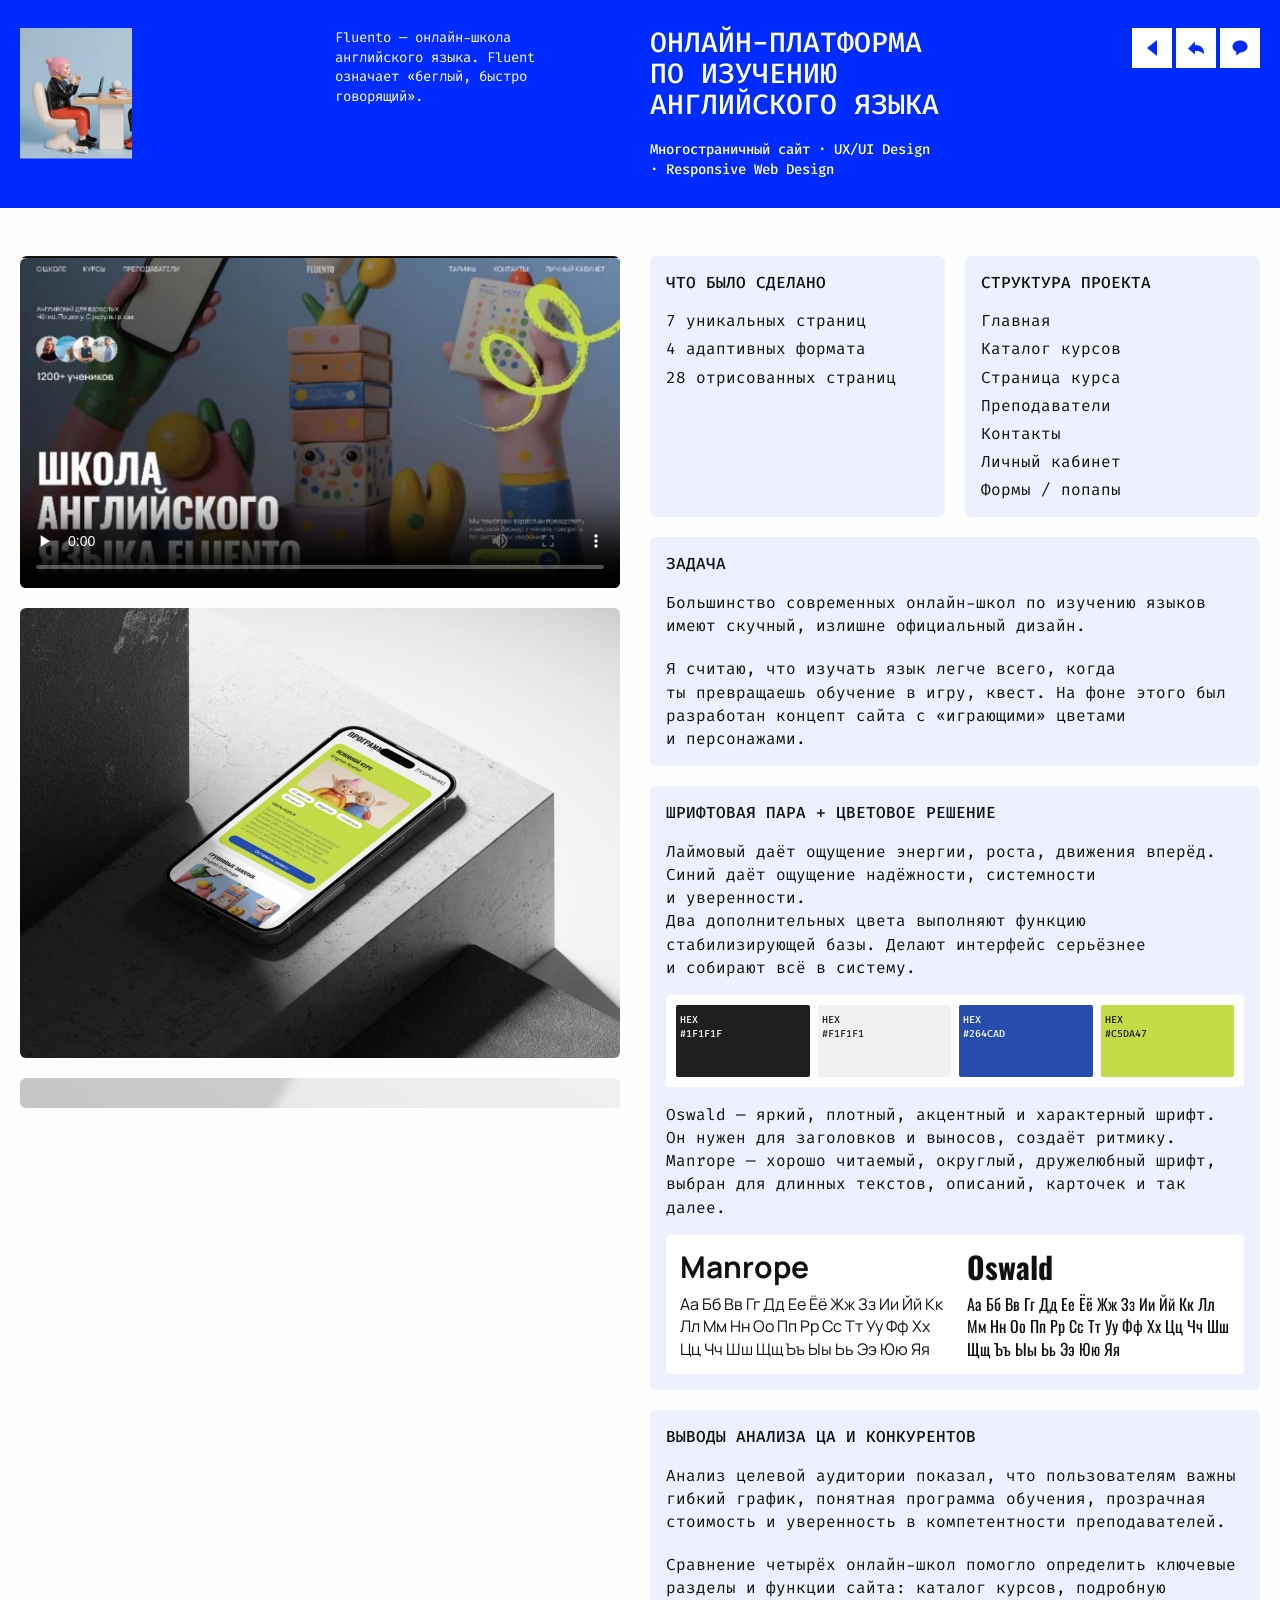
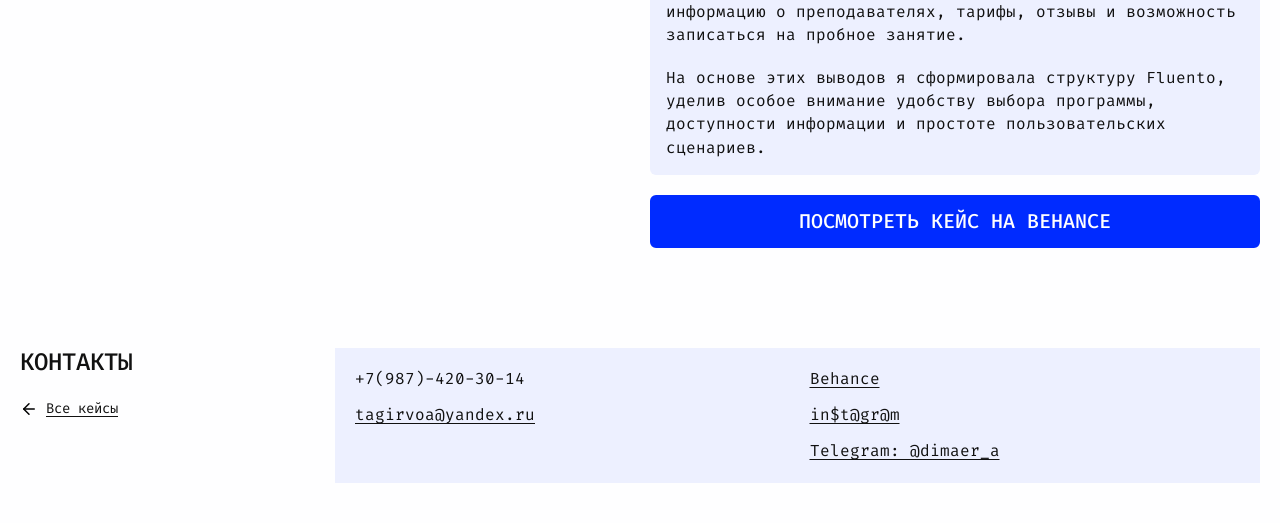
==== commit 064bfcd8: "Add optimized video walkthroughs to five web project cases" ====
--- a/cases/fluento.html
+++ b/cases/fluento.html
@@ -20,7 +20,7 @@
     <link href="https://fonts.googleapis.com/css2?family=Fira+Code:wght@300;400;500&family=Manrope:wght@400;600&family=Oswald:wght@600&display=swap" rel="stylesheet" />
     <link rel="stylesheet" href="../styles.css" />
     <link rel="stylesheet" href="../case.css?v=5" />
-    <script src="../case.js?v=5" defer></script>
+    <script src="../case.js?v=6" defer></script>
   </head>
   <body class="project-page">
     <header class="case-header">
@@ -47,8 +47,7 @@
       <div class="case-layout">
         <section class="case-gallery" tabindex="0" aria-label="Изображения проекта Fluento">
           <div class="case-gallery-content">
-            <!-- Set data-video-src to the final walkthrough URL when the recording is ready. -->
-            <div class="case-film" data-case-video data-video-src="">
+            <div class="case-film" data-case-video data-video-src="../assets/fluento/walkthrough-web.mp4" style="aspect-ratio: 1920 / 1064">
               <button class="case-image-button" type="button" data-image-title="Fluento — главная страница" aria-label="Открыть главную страницу Fluento крупнее">
                 <img src="../assets/fluento/walkthrough-poster.webp" alt="Первый экран главной страницы Fluento" width="930" height="508" fetchpriority="high" />
               </button>
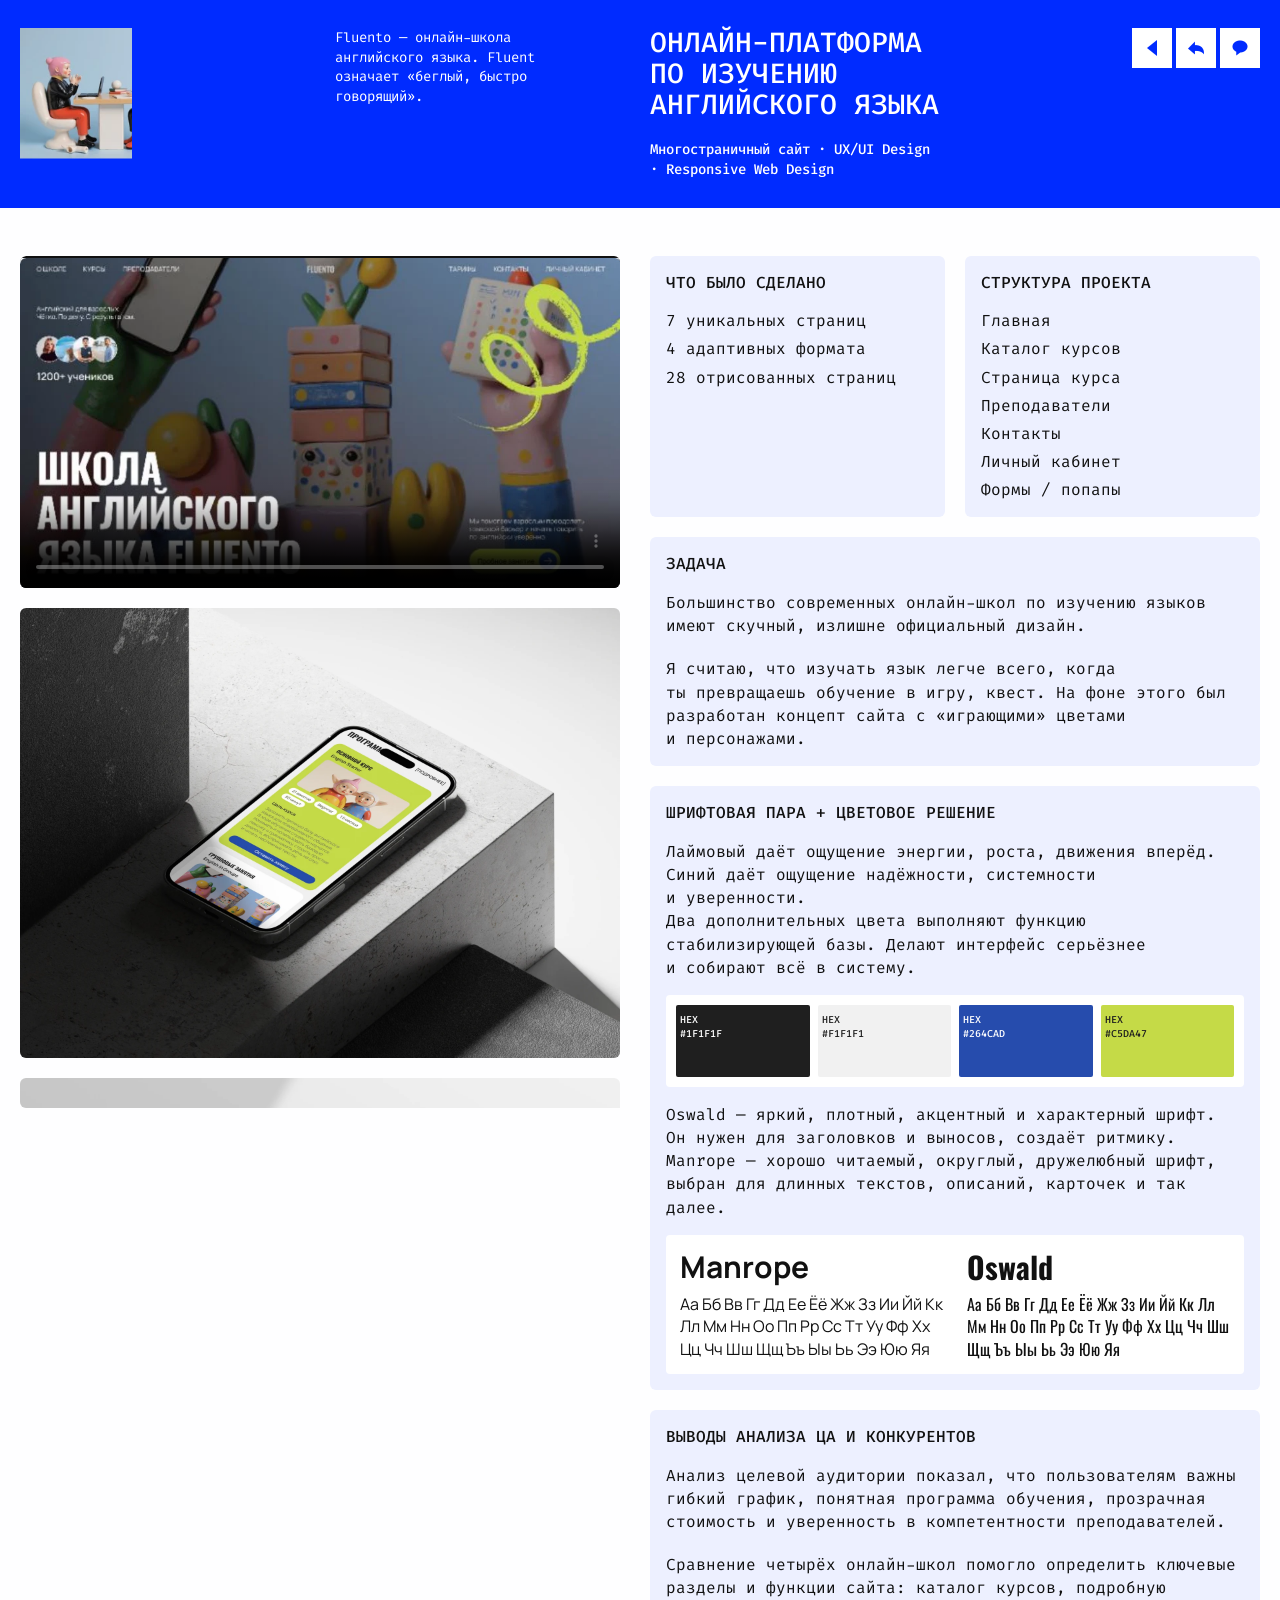
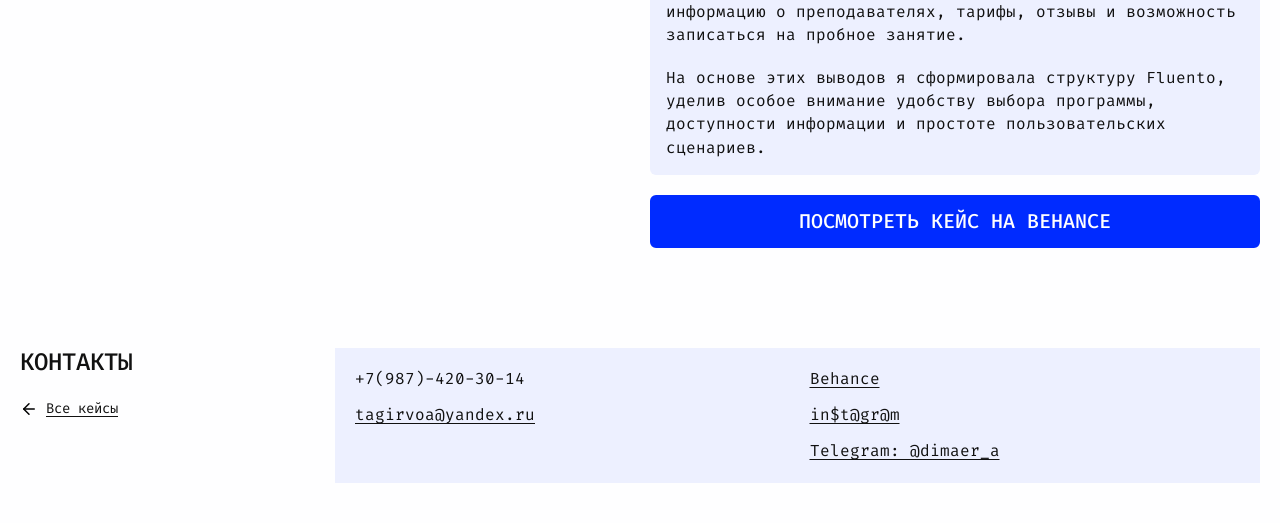
==== commit 5aa696fb: "Autoplay muted case videos in a loop" ====
--- a/cases/fluento.html
+++ b/cases/fluento.html
@@ -20,7 +20,7 @@
     <link href="https://fonts.googleapis.com/css2?family=Fira+Code:wght@300;400;500&family=Manrope:wght@400;600&family=Oswald:wght@600&display=swap" rel="stylesheet" />
     <link rel="stylesheet" href="../styles.css" />
     <link rel="stylesheet" href="../case.css?v=5" />
-    <script src="../case.js?v=6" defer></script>
+    <script src="../case.js?v=7" defer></script>
   </head>
   <body class="project-page">
     <header class="case-header">
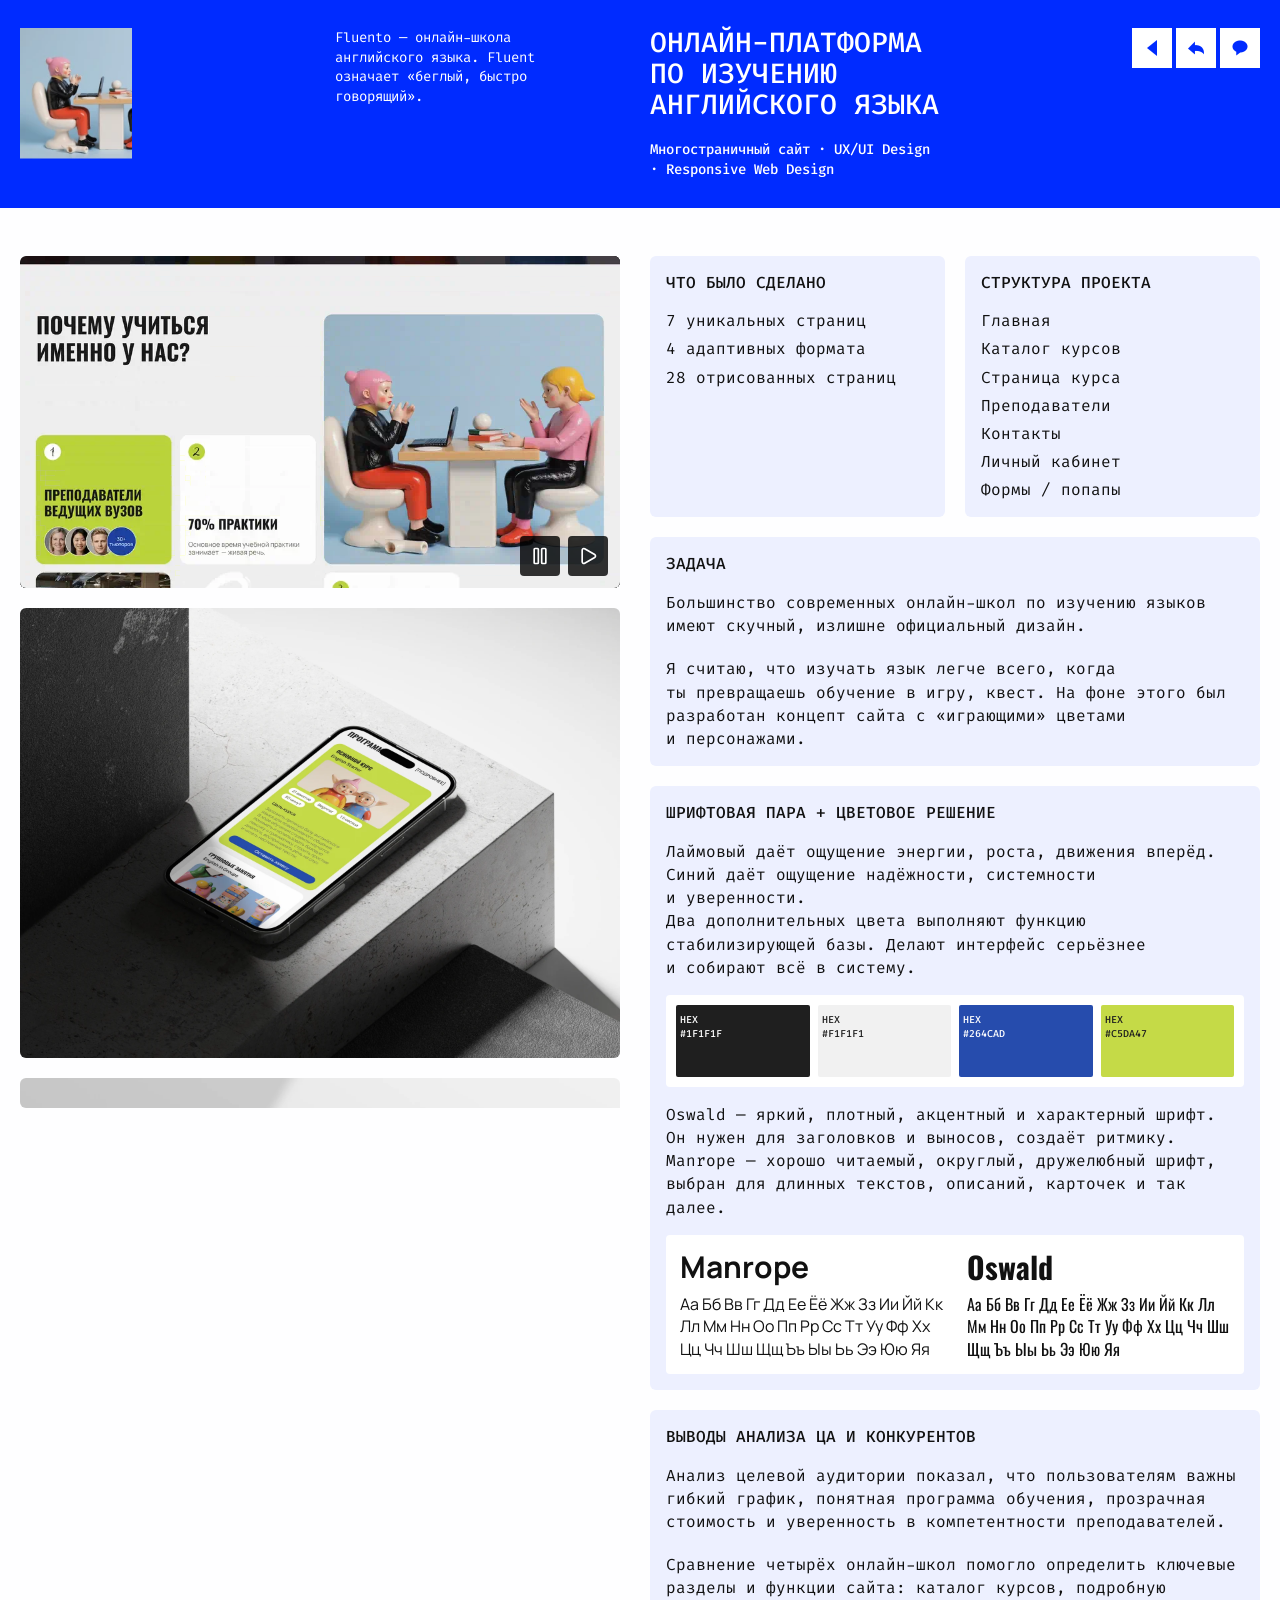
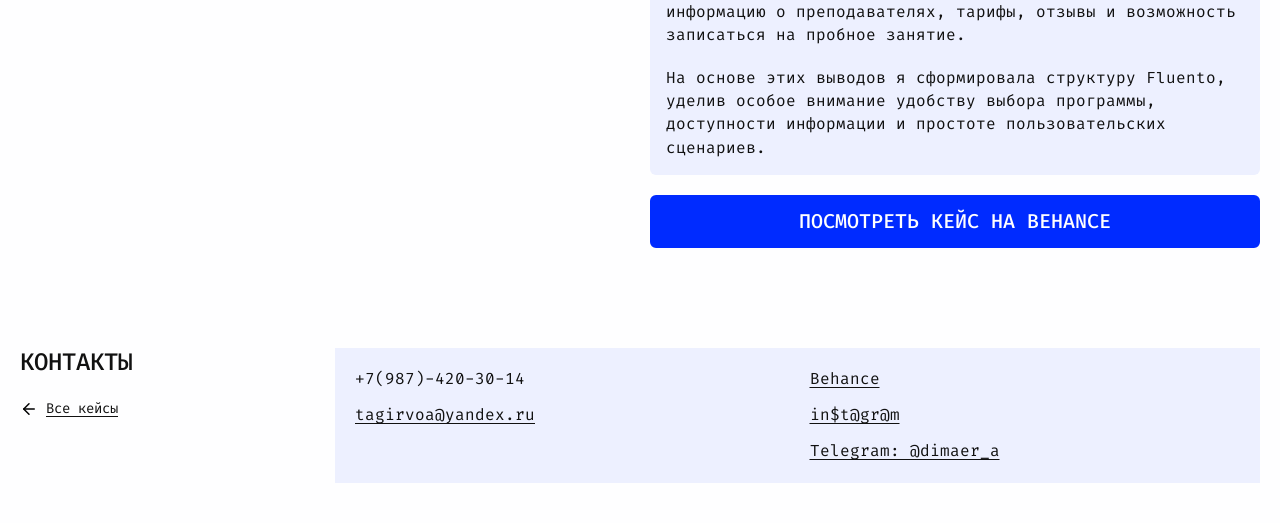
==== commit 6aa5983c: "Show animated previews when Safari blocks MP4 autoplay" ====
--- a/cases/fluento.html
+++ b/cases/fluento.html
@@ -19,8 +19,8 @@
     <link rel="preconnect" href="https://fonts.gstatic.com" crossorigin />
     <link href="https://fonts.googleapis.com/css2?family=Fira+Code:wght@300;400;500&family=Manrope:wght@400;600&family=Oswald:wght@600&display=swap" rel="stylesheet" />
     <link rel="stylesheet" href="../styles.css" />
-    <link rel="stylesheet" href="../case.css?v=5" />
-    <script src="../case.js?v=7" defer></script>
+    <link rel="stylesheet" href="../case.css?v=6" />
+    <script src="../case.js?v=9" defer></script>
   </head>
   <body class="project-page">
     <header class="case-header">
@@ -47,10 +47,8 @@
       <div class="case-layout">
         <section class="case-gallery" tabindex="0" aria-label="Изображения проекта Fluento">
           <div class="case-gallery-content">
-            <div class="case-film" data-case-video data-video-src="../assets/fluento/walkthrough-web.mp4" style="aspect-ratio: 1920 / 1064">
-              <button class="case-image-button" type="button" data-image-title="Fluento — главная страница" aria-label="Открыть главную страницу Fluento крупнее">
-                <img src="../assets/fluento/walkthrough-poster.webp" alt="Первый экран главной страницы Fluento" width="930" height="508" fetchpriority="high" />
-              </button>
+            <div class="case-film" data-case-video data-video-src="../assets/fluento/walkthrough-web.mp4" data-video-preview="../assets/fluento/walkthrough-preview.webp" style="aspect-ratio: 1920 / 1064">
+              <video src="../assets/fluento/walkthrough-web.mp4" poster="../assets/fluento/walkthrough-poster.webp" autoplay muted loop playsinline controls preload="auto" aria-label="Видеообзор проекта Fluento"></video>
             </div>
             <button class="case-image-button" type="button" data-image-title="Fluento — мобильная версия" aria-label="Открыть мобильный макет Fluento крупнее">
               <img src="../assets/fluento/mockup-1.webp" alt="Программа курса Fluento на экране телефона" width="1800" height="1350" loading="lazy" />
--- a/case.css
+++ b/case.css
@@ -92,9 +92,17 @@
 }
 
 .case-gallery-content { display: flex; flex-direction: column; gap: 20px; }
-.case-film { aspect-ratio: 930 / 508; }
+.case-film { position: relative; aspect-ratio: 930 / 508; }
 .case-layout > .case-film { order: -2; min-width: 0; }
 .case-film video { display: block; width: 100%; height: 100%; object-fit: contain; border-radius: 6px; background: #111; }
+.case-video-preview { position: absolute; inset: 0; overflow: hidden; border-radius: 6px; background: #111; }
+.case-video-preview[hidden] { display: none; }
+.case-video-preview > img { width: 100%; height: 100%; object-fit: contain; }
+.case-video-preview-tools { position: absolute; right: 12px; bottom: 12px; display: flex; gap: 8px; }
+.case-video-preview-button { display: grid; place-items: center; width: 40px; height: 40px; padding: 10px; border: 0; border-radius: 4px; background: rgb(0 0 0 / 80%); cursor: pointer; }
+.case-video-preview-button:hover { background: #002bff; }
+.case-video-preview-button:focus-visible { outline-color: #fff; }
+.case-video-preview-button img { width: 20px; height: 20px; }
 
 .case-image-button {
   display: block;
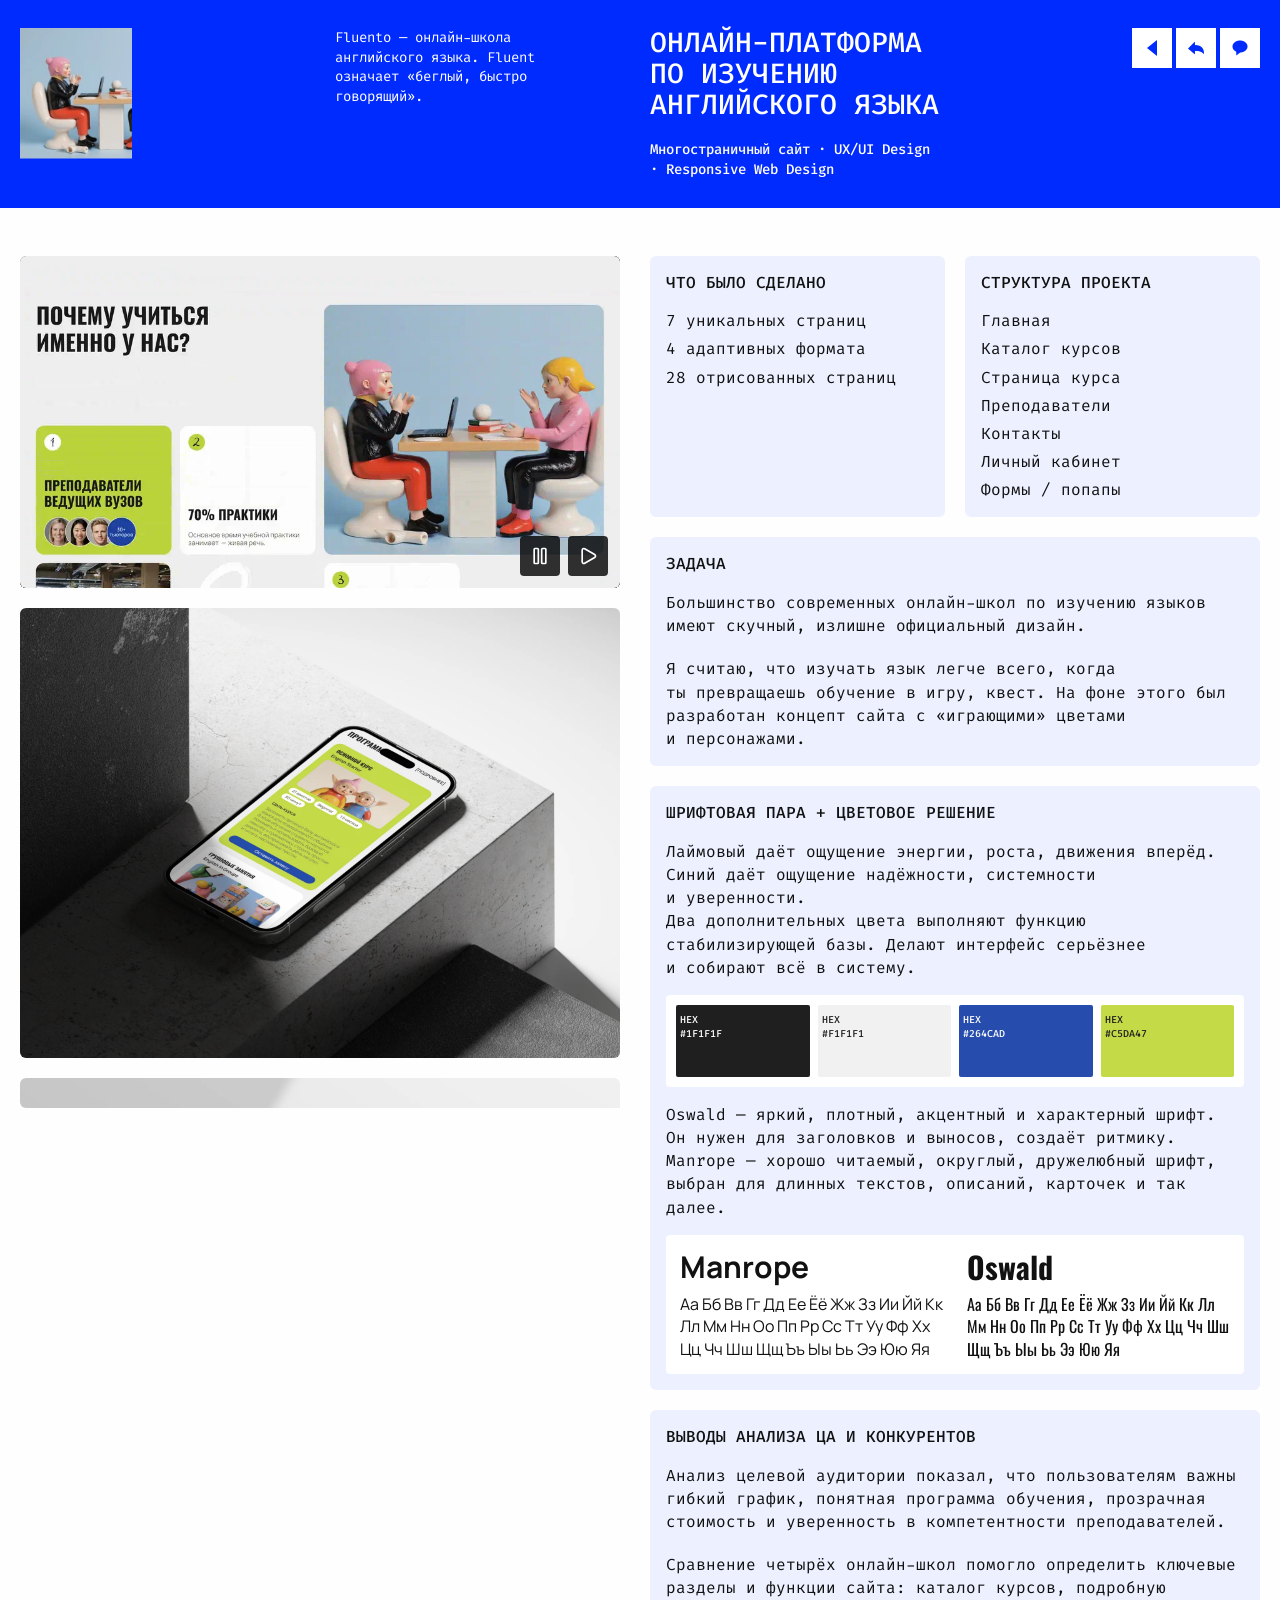
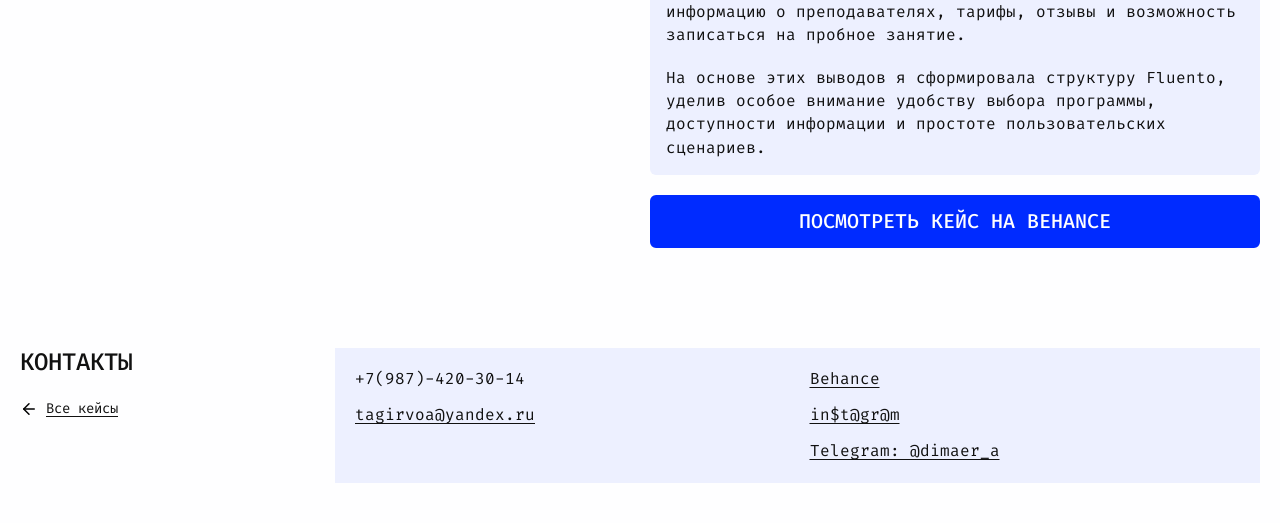
==== commit 0f203d01: "Render animated case covers in HTML before video playback" ====
--- a/cases/fluento.html
+++ b/cases/fluento.html
@@ -19,8 +19,8 @@
     <link rel="preconnect" href="https://fonts.gstatic.com" crossorigin />
     <link href="https://fonts.googleapis.com/css2?family=Fira+Code:wght@300;400;500&family=Manrope:wght@400;600&family=Oswald:wght@600&display=swap" rel="stylesheet" />
     <link rel="stylesheet" href="../styles.css" />
-    <link rel="stylesheet" href="../case.css?v=6" />
-    <script src="../case.js?v=9" defer></script>
+    <link rel="stylesheet" href="../case.css?v=7" />
+    <script src="../case.js?v=10" defer></script>
   </head>
   <body class="project-page">
     <header class="case-header">
@@ -49,6 +49,7 @@
           <div class="case-gallery-content">
             <div class="case-film" data-case-video data-video-src="../assets/fluento/walkthrough-web.mp4" data-video-preview="../assets/fluento/walkthrough-preview.webp" style="aspect-ratio: 1920 / 1064">
               <video src="../assets/fluento/walkthrough-web.mp4" poster="../assets/fluento/walkthrough-poster.webp" autoplay muted loop playsinline controls preload="auto" aria-label="Видеообзор проекта Fluento"></video>
+              <div class="case-video-preview"><picture><source media="(prefers-reduced-motion: reduce)" srcset="../assets/fluento/walkthrough-poster.webp" /><img src="../assets/fluento/walkthrough-preview.webp" alt="Прокрутка сайта Fluento" /></picture></div>
             </div>
             <button class="case-image-button" type="button" data-image-title="Fluento — мобильная версия" aria-label="Открыть мобильный макет Fluento крупнее">
               <img src="../assets/fluento/mockup-1.webp" alt="Программа курса Fluento на экране телефона" width="1800" height="1350" loading="lazy" />
--- a/case.css
+++ b/case.css
@@ -97,7 +97,8 @@
 .case-film video { display: block; width: 100%; height: 100%; object-fit: contain; border-radius: 6px; background: #111; }
 .case-video-preview { position: absolute; inset: 0; overflow: hidden; border-radius: 6px; background: #111; }
 .case-video-preview[hidden] { display: none; }
-.case-video-preview > img { width: 100%; height: 100%; object-fit: contain; }
+.case-video-preview > picture { display: block; width: 100%; height: 100%; }
+.case-video-preview > picture > img { width: 100%; height: 100%; object-fit: contain; }
 .case-video-preview-tools { position: absolute; right: 12px; bottom: 12px; display: flex; gap: 8px; }
 .case-video-preview-button { display: grid; place-items: center; width: 40px; height: 40px; padding: 10px; border: 0; border-radius: 4px; background: rgb(0 0 0 / 80%); cursor: pointer; }
 .case-video-preview-button:hover { background: #002bff; }
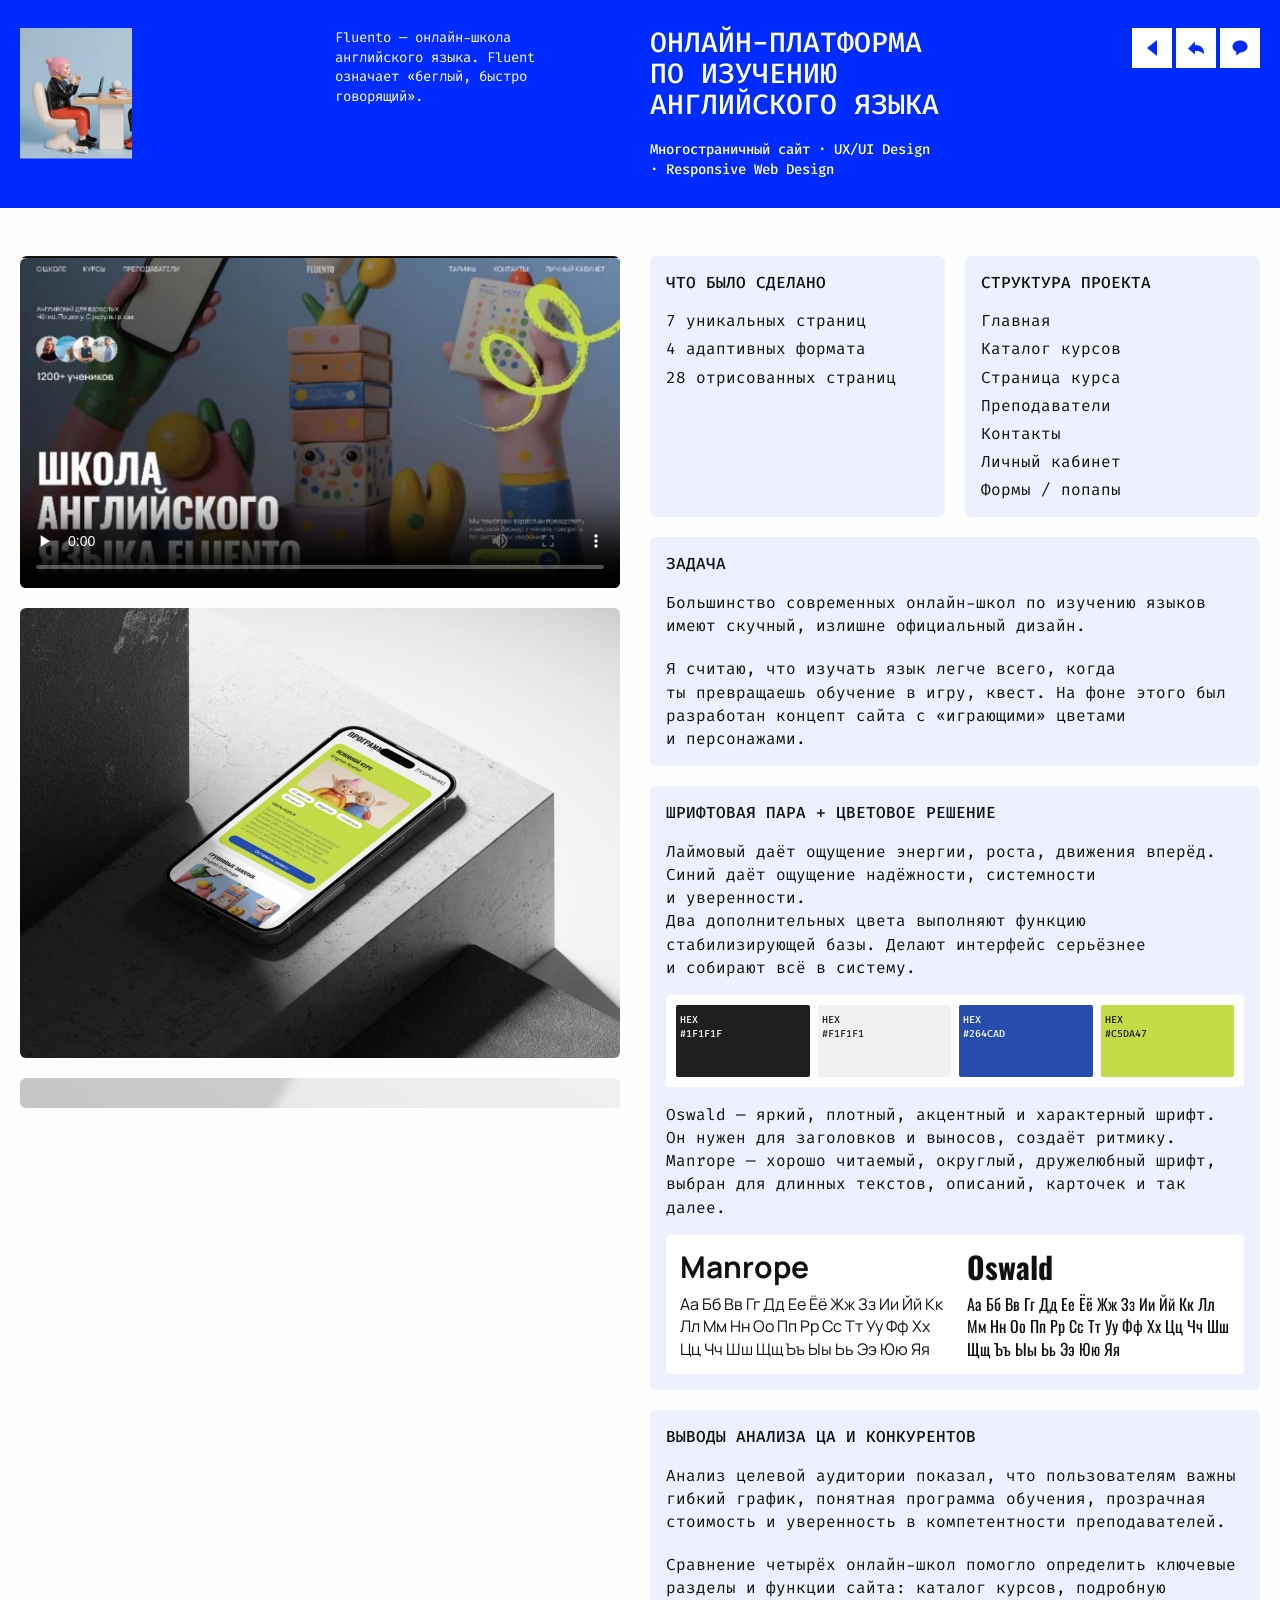
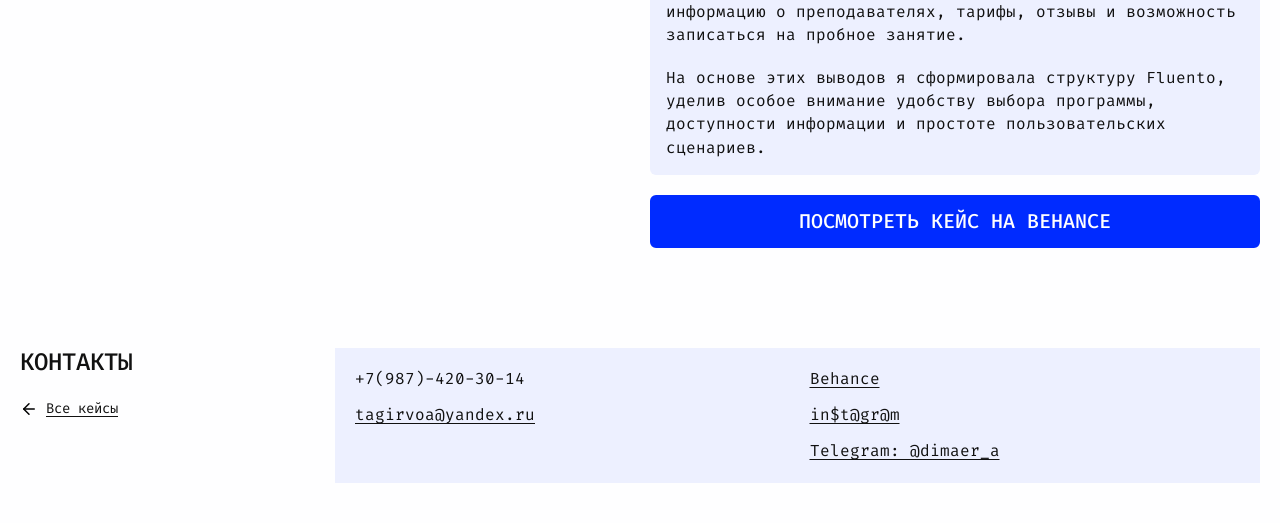
==== commit 475da2f3: "Restore high-quality manual MP4 playback without animated previews" ====
--- a/cases/fluento.html
+++ b/cases/fluento.html
@@ -19,8 +19,8 @@
     <link rel="preconnect" href="https://fonts.gstatic.com" crossorigin />
     <link href="https://fonts.googleapis.com/css2?family=Fira+Code:wght@300;400;500&family=Manrope:wght@400;600&family=Oswald:wght@600&display=swap" rel="stylesheet" />
     <link rel="stylesheet" href="../styles.css" />
-    <link rel="stylesheet" href="../case.css?v=7" />
-    <script src="../case.js?v=10" defer></script>
+    <link rel="stylesheet" href="../case.css?v=8" />
+    <script src="../case.js?v=11" defer></script>
   </head>
   <body class="project-page">
     <header class="case-header">
@@ -47,9 +47,8 @@
       <div class="case-layout">
         <section class="case-gallery" tabindex="0" aria-label="Изображения проекта Fluento">
           <div class="case-gallery-content">
-            <div class="case-film" data-case-video data-video-src="../assets/fluento/walkthrough-web.mp4" data-video-preview="../assets/fluento/walkthrough-preview.webp" style="aspect-ratio: 1920 / 1064">
-              <video src="../assets/fluento/walkthrough-web.mp4" poster="../assets/fluento/walkthrough-poster.webp" autoplay muted loop playsinline controls preload="auto" aria-label="Видеообзор проекта Fluento"></video>
-              <div class="case-video-preview"><picture><source media="(prefers-reduced-motion: reduce)" srcset="../assets/fluento/walkthrough-poster.webp" /><img src="../assets/fluento/walkthrough-preview.webp" alt="Прокрутка сайта Fluento" /></picture></div>
+            <div class="case-film" data-case-video data-video-src="../assets/fluento/walkthrough-web.mp4" style="aspect-ratio: 1920 / 1064">
+              <video src="../assets/fluento/walkthrough-web.mp4" poster="../assets/fluento/walkthrough-poster.webp" playsinline controls preload="none" aria-label="Видеообзор проекта Fluento"></video>
             </div>
             <button class="case-image-button" type="button" data-image-title="Fluento — мобильная версия" aria-label="Открыть мобильный макет Fluento крупнее">
               <img src="../assets/fluento/mockup-1.webp" alt="Программа курса Fluento на экране телефона" width="1800" height="1350" loading="lazy" />
--- a/case.css
+++ b/case.css
@@ -92,18 +92,9 @@
 }
 
 .case-gallery-content { display: flex; flex-direction: column; gap: 20px; }
-.case-film { position: relative; aspect-ratio: 930 / 508; }
+.case-film { aspect-ratio: 930 / 508; }
 .case-layout > .case-film { order: -2; min-width: 0; }
 .case-film video { display: block; width: 100%; height: 100%; object-fit: contain; border-radius: 6px; background: #111; }
-.case-video-preview { position: absolute; inset: 0; overflow: hidden; border-radius: 6px; background: #111; }
-.case-video-preview[hidden] { display: none; }
-.case-video-preview > picture { display: block; width: 100%; height: 100%; }
-.case-video-preview > picture > img { width: 100%; height: 100%; object-fit: contain; }
-.case-video-preview-tools { position: absolute; right: 12px; bottom: 12px; display: flex; gap: 8px; }
-.case-video-preview-button { display: grid; place-items: center; width: 40px; height: 40px; padding: 10px; border: 0; border-radius: 4px; background: rgb(0 0 0 / 80%); cursor: pointer; }
-.case-video-preview-button:hover { background: #002bff; }
-.case-video-preview-button:focus-visible { outline-color: #fff; }
-.case-video-preview-button img { width: 20px; height: 20px; }
 
 .case-image-button {
   display: block;
